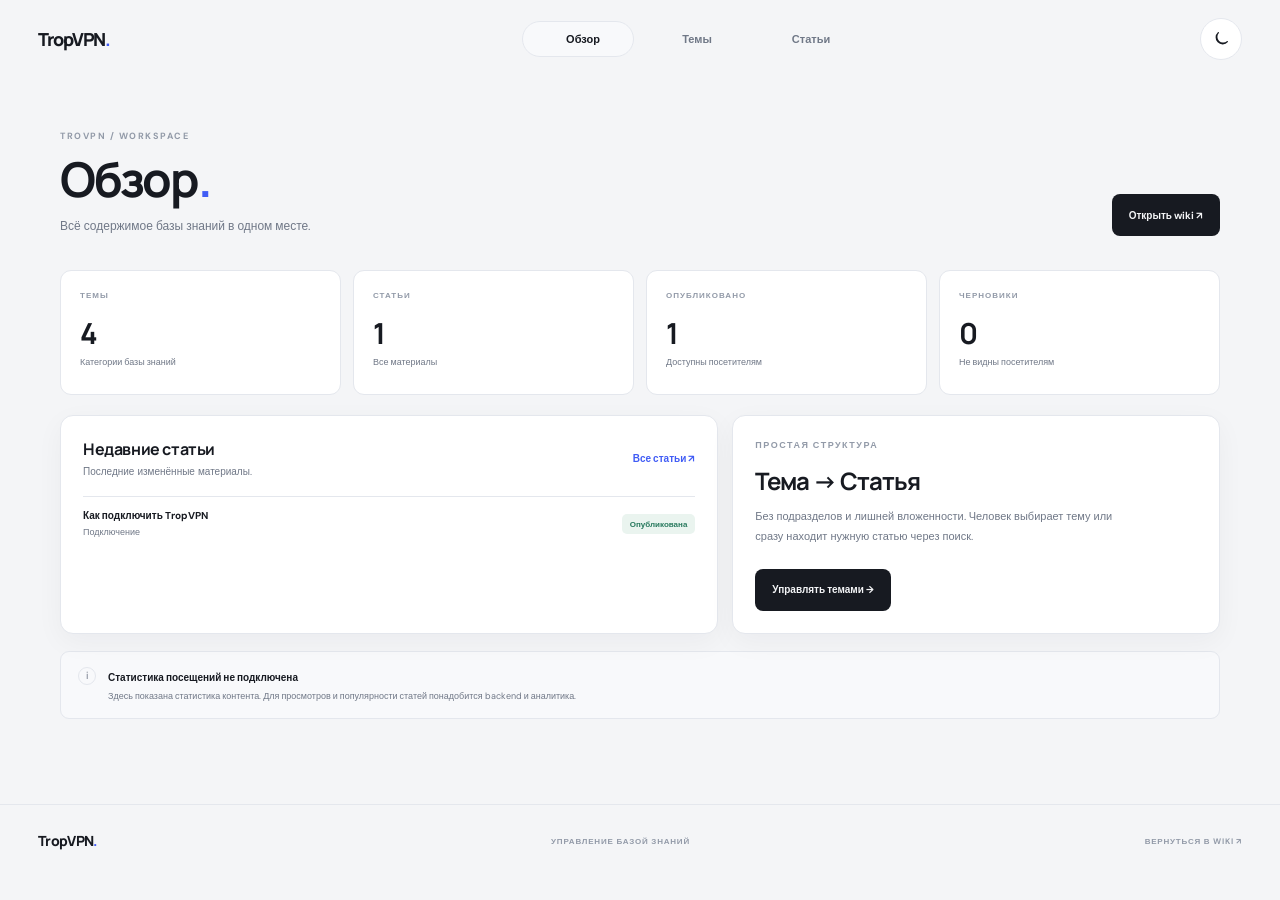
==== admin.html @ 5562787f "Add files via upload" ====
<!DOCTYPE html>
<html lang="ru" data-theme="light">
<head>
    <meta charset="UTF-8">
    <meta name="viewport" content="width=device-width, initial-scale=1.0">
    <meta name="theme-color" content="#f4f5f7">
    <title>TropVPN — Управление базой знаний</title>
    <link rel="preconnect" href="https://fonts.googleapis.com">
    <link rel="preconnect" href="https://fonts.gstatic.com" crossorigin>
    <link href="https://fonts.googleapis.com/css2?family=DM+Sans:wght@400;500;600;700&family=Manrope:wght@400;500;600;700;800&display=swap" rel="stylesheet">
    <link rel="stylesheet" href="css/style.css">
</head>
<body>
    <header class="header">
        <a href="index.html" class="brand">TropVPN<span>.</span></a>
        <nav class="navigation" id="navigation">
            <span class="nav-slider" id="navSlider"></span>
            <button class="nav-link active" data-admin-tab="overview">Обзор</button>
            <button class="nav-link" data-admin-tab="topics">Темы</button>
            <button class="nav-link" data-admin-tab="articles">Статьи</button>
        </nav>
        <button class="theme-button" id="themeToggle" aria-label="Сменить тему">
            <svg id="themeIcon" viewBox="0 0 24 24" fill="none"><path d="M20.5 15.5A8.5 8.5 0 0 1 8.5 3.5 8.5 8.5 0 1 0 20.5 15.5Z" stroke="currentColor" stroke-width="1.7" stroke-linejoin="round"/></svg>
        </button>
    </header>

    <main class="admin-main">
        <section class="admin-page active" id="overviewPage">
            <div class="page-heading">
                <div><div class="eyebrow">TROVPN / WORKSPACE</div><h1>Обзор<span class="accent-dot">.</span></h1><p>Всё содержимое базы знаний в одном месте.</p></div>
                <a class="button button-dark" href="index.html">Открыть wiki ↗</a>
            </div>
            <div class="stats-grid">
                <div class="stat-card"><span>ТЕМЫ</span><strong id="statTopics">0</strong><small>Категории базы знаний</small></div>
                <div class="stat-card"><span>СТАТЬИ</span><strong id="statArticles">0</strong><small>Все материалы</small></div>
                <div class="stat-card"><span>ОПУБЛИКОВАНО</span><strong id="statPublished">0</strong><small>Доступны посетителям</small></div>
                <div class="stat-card"><span>ЧЕРНОВИКИ</span><strong id="statDrafts">0</strong><small>Не видны посетителям</small></div>
            </div>
            <div class="dashboard-grid">
                <section class="panel">
                    <div class="panel-heading"><div><h2>Недавние статьи</h2><p>Последние изменённые материалы.</p></div><button class="text-button" data-open-tab="articles">Все статьи ↗</button></div>
                    <div id="recentArticles" class="recent-list"></div>
                </section>
                <section class="panel dashboard-tip">
                    <div class="eyebrow">ПРОСТАЯ СТРУКТУРА</div>
                    <h2>Тема → Статья</h2>
                    <p>Без подразделов и лишней вложенности. Человек выбирает тему или сразу находит нужную статью через поиск.</p>
                    <button class="button button-dark" data-open-tab="topics">Управлять темами →</button>
                </section>
            </div>
            <div class="analytics-note"><span class="note-icon">i</span><div><strong>Статистика посещений не подключена</strong><p>Здесь показана статистика контента. Для просмотров и популярности статей понадобится backend и аналитика.</p></div></div>
        </section>

        <section class="admin-page" id="topicsPage">
            <div class="page-heading">
                <div><div class="eyebrow">CONTENT / TOPICS</div><h1>Темы<span class="accent-dot">.</span></h1><p>Категории, по которым посетители находят ответы.</p></div>
                <button class="button button-dark" id="addTopic">＋ Добавить тему</button>
            </div>
            <div id="topicList" class="topic-admin-list"></div>
        </section>

        <section class="admin-page" id="articlesPage">
            <div class="page-heading">
                <div><div class="eyebrow">CONTENT / LIBRARY</div><h1>Статьи<span class="accent-dot">.</span></h1><p>Все инструкции, ответы и материалы.</p></div>
                <button class="button button-dark" id="addArticle">＋ Создать статью</button>
            </div>
            <div class="toolbar">
                <label class="search-field"><span>⌕</span><input id="articleSearch" type="search" placeholder="Найти статью..."></label>
                <span class="muted small" id="articleCount"></span>
            </div>
            <div id="articleList" class="article-list"></div>
        </section>

        <section class="admin-page" id="editorPage">
            <div class="editor-heading">
                <button class="back-link" id="backToArticles">← Назад к статьям</button>
                <div class="eyebrow">CONTENT / EDITOR</div>
                <h1 id="editorHeading">Новая статья<span class="accent-dot">.</span></h1>
                <p>Укажи тему и наполни статью содержанием.</p>
            </div>
            <form id="articleForm" class="editor-layout">
                <input type="hidden" id="articleId">
                <div class="editor-fields panel">
                    <label class="field"><span>Название статьи</span><input id="articleTitle" required maxlength="120" placeholder="Например, Как подключить TropVPN"></label>
                    <label class="field"><span>Краткое описание</span><textarea id="articleSummary" rows="2" maxlength="240" required placeholder="О чём эта статья?"></textarea></label>
                    <label class="field"><span>Тема</span><select id="articleTopic" required></select></label>
                    <label class="field"><span>Теги для поиска <small>(необязательно, через запятую)</small></span><input id="articleTags" placeholder="HAPP, iOS, Android, подключение"></label>
                    <label class="field"><span>Содержание</span><textarea id="articleContent" class="content-input" rows="18" required placeholder="Напиши содержание статьи.&#10;&#10;## Заголовок&#10;Текст абзаца.&#10;&#10;- Первый пункт&#10;- Второй пункт&#10;&#10;### Подзаголовок"></textarea><small>Поддерживаются ## заголовки, ### подзаголовки, списки с дефисом, **жирный текст**, код и цитаты через &gt;.</small></label>
                    <div class="editor-bottom">
                        <label class="status-select"><span>Публикация</span><select id="articleStatus"><option value="published">Опубликовать</option><option value="draft">Сохранить как черновик</option></select></label>
                        <div class="editor-buttons"><button type="button" class="button button-ghost" id="cancelEditor">Отмена</button><button type="submit" class="button button-dark">Сохранить статью ↗</button></div>
                    </div>
                </div>
                <aside class="preview-panel panel">
                    <div class="eyebrow">ПРЕДПРОСМОТР</div>
                    <div class="preview-path" id="previewPath">Тема статьи</div>
                    <h2 id="previewTitle">Название статьи</h2>
                    <p id="previewSummary">Краткое описание появится здесь.</p>
                    <div class="preview-rule"></div>
                    <div id="previewContent" class="preview-text">Содержание статьи появится здесь.</div>
                </aside>
            </form>
        </section>
    </main>

    <footer class="site-footer admin-footer">
        <a href="index.html" class="footer-brand">TropVPN<span>.</span></a><span>УПРАВЛЕНИЕ БАЗОЙ ЗНАНИЙ</span><a href="index.html">ВЕРНУТЬСЯ В WIKI ↗</a>
    </footer>

    <dialog id="topicDialog" class="modal">
        <form id="topicForm" method="dialog">
            <div class="modal-top"><div><div class="eyebrow">WIKI / TOPIC</div><h2 id="topicDialogTitle">Новая тема</h2></div><button type="button" class="modal-close" id="closeTopic" aria-label="Закрыть">×</button></div>
            <input type="hidden" id="topicId">
            <label class="field"><span>Название</span><input id="topicName" maxlength="70" required placeholder="Например, Подключение"></label>
            <label class="field"><span>Краткое описание</span><textarea id="topicDescription" rows="3" maxlength="180" placeholder="Что посетитель найдёт в этой теме?"></textarea></label>
            <div class="modal-actions"><button type="button" class="button button-ghost" id="cancelTopic">Отмена</button><button type="submit" class="button button-dark">Сохранить</button></div>
        </form>
    </dialog>
    <div class="toast" id="toast" role="status"></div>
    <script src="js/admin.js"></script>
</body>
</html>
---- css/style.css ----
:root {
    font-family: 'DM Sans', sans-serif;
    --bg: #f4f5f7;
    --surface: #ffffff;
    --surface-2: #f8f9fb;
    --text: #171a21;
    --muted: #707887;
    --subtle: #929aa8;
    --line: #e4e7ed;
    --accent: #405cf5;
    --accent-soft: #edf0ff;
    --success: #27795d;
    --danger: #c44e4e;
    --shadow: 0 8px 28px rgba(20, 29, 48, .045);
}
[data-theme="dark"] {
    color-scheme: dark;
    --bg: #12151b;
    --surface: #1b2029;
    --surface-2: #202631;
    --text: #f0f2f6;
    --muted: #a1a9b7;
    --subtle: #717b8b;
    --line: #303744;
    --accent: #91a2ff;
    --accent-soft: #282f4b;
    --success: #78c3a1;
    --danger: #e28b8b;
    --shadow: 0 8px 28px rgba(0, 0, 0, .16);
}
* { box-sizing: border-box; margin: 0; padding: 0; }
html { min-height: 100%; background: var(--bg); scroll-behavior: smooth; }
body { min-height: 100vh; background: var(--bg); color: var(--text); font-family: 'DM Sans', sans-serif; font-size: 14px; transition: background .2s, color .2s; }
a { color: inherit; text-decoration: none; }
button, input, textarea, select { font: inherit; }
button { color: inherit; cursor: pointer; }
[hidden] { display: none !important; }

/* HEADER */
.header {
    position: fixed; z-index: 100; top: 18px; left: 0; width: 100%;
    padding: 0 38px; display: grid; grid-template-columns: 1fr auto 1fr;
    align-items: center; pointer-events: none;
}
.brand, .navigation, .theme-button, .header-center { pointer-events: auto; }
.brand { justify-self: start; font-family: 'Manrope', sans-serif; font-size: 18px; font-weight: 800; letter-spacing: -1.1px; }
.brand span, .footer-brand span { color: var(--accent); }

/* ONE MORPHING HEADER PILL */
.header-center {
    position: relative; width: 278px; height: 48px; padding: 5px;
    display: flex; align-items: center; gap: 2px;
    border: 1px solid var(--line); border-radius: 999px;
    background: var(--surface); box-shadow: var(--shadow);
    transition: width .38s cubic-bezier(.2,.8,.2,1), background .2s, border-color .2s;
}
.navigation {
    position: relative; flex: 0 0 226px; width: 226px; height: 36px;
    display: flex; align-items: center; gap: 2px; padding: 0;
    border: 0; border-radius: 999px; background: transparent; box-shadow: none;
    transition: opacity .2s, transform .3s, flex-basis .3s;
}
.nav-link {
    position: relative; z-index: 2; flex: 0 0 112px; min-width: 112px; height: 36px; padding: 0 12px;
    display: flex; justify-content: center; align-items: center;
    border: 0; border-radius: 999px; background: transparent; color: var(--muted);
    font-size: 11px; font-weight: 700; white-space: nowrap; transition: color .2s;
}
.nav-link.active { color: var(--text); }
.nav-slider {
    position: absolute; z-index: 1; top: 0; left: 0; width: 112px; height: 36px;
    border: 1px solid var(--line); border-radius: 999px; background: var(--surface-2);
    transition: transform .34s cubic-bezier(.2,.8,.2,1), width .34s, background .2s;
}
.header-search-toggle {
    position: absolute; z-index: 3; top: 5px; left: calc(100% - 42px);
    width: 36px; height: 36px; display: grid; place-items: center;
    border: 0; border-radius: 50%; background: transparent;
    color: var(--muted); opacity: .55;
    transition: left .38s cubic-bezier(.2,.8,.2,1), opacity .2s, color .2s;
}
.header-search-toggle:hover, .header-search-toggle:focus-visible { color: var(--accent); opacity: 1; }
.header-search-toggle svg { width: 19px; height: 19px; }
.header-search {
    position: absolute; z-index: 2; top: 5px; left: 49px; right: 13px; height: 36px;
    display: flex; align-items: center; gap: 10px; padding: 0;
    border: 0; border-radius: 0; background: transparent; box-shadow: none;
    opacity: 0; visibility: hidden; pointer-events: none;
    transition: opacity .18s .08s, visibility .18s;
}
.header-search input {
    width: 100%; min-width: 0; height: 100%; border: 0; outline: 0;
    background: transparent; color: var(--text); font-size: 12px;
}
.header-search input::placeholder { color: var(--subtle); }
.header-search kbd {
    padding: 5px 7px; border: 1px solid var(--line); border-radius: 5px;
    color: var(--subtle); font-size: 8px; white-space: nowrap;
}
.header-search-close {
    width: 27px; height: 27px; flex: 0 0 auto; display: grid; place-items: center;
    border: 0; border-radius: 7px; background: var(--surface-2); color: var(--muted);
    font-size: 19px; line-height: 1;
}
.header-search-close:hover { color: var(--text); background: var(--line); }
.header-search-results {
    position: absolute; z-index: 130; top: calc(100% + 8px); left: 0; right: 0;
    max-height: min(65vh, 480px); overflow: auto;
    border: 1px solid var(--line); border-radius: 10px;
    background: var(--surface); box-shadow: 0 16px 40px rgba(20, 29, 48, .12);
    text-align: left;
}
.header-search-results:empty { display: none; }
.header-search-results .search-results-label { padding: 13px 15px 8px; }
.header-search-results .search-result { border-left: 0; border-right: 0; }
.header-search-results .search-result:first-of-type { border-top: 0; }
.header-search-results .search-result:last-child { border-bottom: 0; border-radius: 0 0 9px 9px; }
.header-center.search-open {
    width: min(560px, calc(100vw - 300px));
}
.header-center.search-open .navigation {
    opacity: 0; transform: translateX(-12px); pointer-events: none;
}
.header-center.search-open .header-search-toggle {
    left: 5px; opacity: 1; color: var(--text);
}
.header-center.search-open .header-search {
    opacity: 1; visibility: visible; pointer-events: auto;
}

.theme-button {
    justify-self: end; width: 42px; height: 42px; display: grid; place-items: center;
    border: 1px solid var(--line); border-radius: 50%; background: var(--surface);
    transition: transform .2s, background .2s;
}
.theme-button:hover { transform: rotate(15deg); }
.theme-button svg { width: 18px; height: 18px; }

/* SHARED */
.site-content { width: min(1120px, calc(100% - 64px)); min-height: calc(100vh - 120px); margin: 0 auto; padding: 130px 0 82px; }
.eyebrow { color: var(--subtle); font-size: 9px; font-weight: 700; letter-spacing: 1.5px; text-transform: uppercase; }
.accent-dot { color: var(--accent); }
.muted { color: var(--muted); }
.small { font-size: 10px; }
.page-heading { display: flex; justify-content: space-between; align-items: end; gap: 24px; margin-bottom: 34px; }
.page-heading h1, .editor-heading h1, .updates-page h1 {
    margin-top: 11px; font-family: 'Manrope', sans-serif; font-size: clamp(36px, 4vw, 48px);
    line-height: 1.1; letter-spacing: -2.2px; font-weight: 700;
}
.page-heading p, .editor-heading p, .updates-page > p { margin-top: 10px; color: var(--muted); font-size: 12px; line-height: 1.7; }
.button {
    min-height: 42px; padding: 0 16px; display: inline-flex; align-items: center; justify-content: center; gap: 10px;
    border: 1px solid transparent; border-radius: 8px; font-size: 10px; font-weight: 700;
    transition: transform .18s, opacity .18s, background .18s;
}
.button:hover { transform: translateY(-1px); }
.button-dark { background: var(--text); color: var(--bg); }
.button-dark:hover { opacity: .84; }
.button-ghost { border-color: var(--line); background: var(--surface); color: var(--text); }
.text-button { border: 0; background: transparent; color: var(--accent); font-size: 10px; font-weight: 700; }
.panel { border: 1px solid var(--line); border-radius: 13px; background: var(--surface); box-shadow: var(--shadow); }
.empty-state, .list-empty {
    padding: 28px; border: 1px dashed var(--line); border-radius: 10px;
    color: var(--muted); text-align: center; font-size: 12px;
}
.field { display: flex; flex-direction: column; gap: 8px; margin-bottom: 18px; }
.field > span { font-size: 10px; font-weight: 700; }
.field > span small { color: var(--muted); font-weight: 500; }
.field input, .field textarea, .field select {
    width: 100%; min-width: 0; padding: 12px 13px; border: 1px solid var(--line);
    border-radius: 8px; outline: none; background: var(--surface-2); color: var(--text);
    font-size: 11px; line-height: 1.7; transition: border .2s, background .2s;
}
.field input:focus, .field textarea:focus, .field select:focus { border-color: var(--accent); }
.field textarea { resize: vertical; }
.field small { color: var(--muted); font-size: 9px; line-height: 1.6; }

/* WIKI HOME */
.directory-intro { max-width: 790px; margin: 0 auto; padding: 26px 0 42px; text-align: center; }
.directory-intro h1 {
    margin-top: 19px; font-family: 'Manrope', sans-serif; font-size: clamp(42px, 6vw, 66px);
    font-weight: 800; letter-spacing: -3.6px; line-height: 1.08;
}
.directory-intro h1 span { color: var(--accent); }
.directory-intro > p { margin-top: 15px; color: var(--muted); font-size: 13px; }
.directory-search {
    width: min(650px, 100%); height: 62px; margin: 32px auto 0; padding: 0 17px;
    display: flex; align-items: center; gap: 13px; border: 1px solid var(--line);
    border-radius: 11px; background: var(--surface); box-shadow: 0 12px 36px rgba(20,29,48,.055);
}
.directory-search svg { width: 20px; height: 20px; flex: 0 0 auto; color: var(--muted); }
.directory-search input { flex: 1; min-width: 0; border: 0; outline: 0; background: transparent; color: var(--text); font-size: 12px; }
.directory-search input::placeholder { color: var(--subtle); }
.directory-search kbd { padding: 5px 7px; border: 1px solid var(--line); border-radius: 5px; color: var(--subtle); font-size: 9px; }
.search-results { width: min(650px, 100%); margin: 0 auto; text-align: left; }
.search-results-label { padding: 15px 2px 8px; color: var(--subtle); font-size: 9px; font-weight: 700; letter-spacing: 1px; }
.search-result {
    width: 100%; padding: 14px 16px; display: flex; flex-direction: column; gap: 4px;
    border: 1px solid var(--line); border-bottom: 0; background: var(--surface); text-align: left;
}
.search-result:nth-child(2) { border-radius: 9px 9px 0 0; }
.search-result:last-child { border-bottom: 1px solid var(--line); border-radius: 0 0 9px 9px; }
.search-result strong { font-size: 11px; }
.search-result small { color: var(--muted); font-size: 9px; }
.search-result:hover { background: var(--surface-2); }
.search-empty { padding: 18px; border: 1px solid var(--line); border-radius: 9px; background: var(--surface); color: var(--muted); font-size: 11px; }
.home-section { margin-top: 36px; }
.section-heading { margin-bottom: 16px; display: flex; align-items: center; justify-content: space-between; }
.section-heading h2 { font-family: 'Manrope', sans-serif; font-size: 17px; font-weight: 700; letter-spacing: -.5px; }
.section-heading > span { color: var(--subtle); font-size: 8px; font-weight: 700; letter-spacing: 1.1px; }
.popular-list { display: grid; grid-template-columns: repeat(3, 1fr); gap: 10px; }
.article-link {
    width: 100%; min-width: 0; padding: 19px; display: flex; align-items: center; gap: 16px;
    border: 1px solid var(--line); border-radius: 10px; background: var(--surface); text-align: left;
    transition: border .18s, transform .18s, background .18s;
}
.article-link:hover { border-color: var(--accent); transform: translateY(-2px); }
.article-link-copy { min-width: 0; flex: 1; display: flex; flex-direction: column; gap: 6px; }
.article-link-copy strong { font-size: 11px; font-weight: 700; line-height: 1.45; }
.article-link-copy small { color: var(--muted); font-size: 9px; line-height: 1.55; }
.article-arrow { color: var(--subtle); font-size: 16px; }
.topic-grid { display: grid; grid-template-columns: repeat(2, 1fr); gap: 12px; }
.topic-card {
    min-height: 176px; padding: 21px 22px; display: flex; flex-direction: column; align-items: stretch; gap: 9px;
    border: 1px solid var(--line); border-radius: 11px; background: var(--surface); text-align: left;
    transition: border .18s, transform .18s, background .18s;
}
.topic-card:hover { border-color: var(--accent); transform: translateY(-2px); }
.topic-card-top { display: flex; justify-content: space-between; align-items: center; margin-bottom: 3px; }
.topic-number { color: var(--subtle); font-size: 9px; font-weight: 700; letter-spacing: 1px; }
.topic-arrow { color: var(--accent); font-size: 17px; }
.topic-card > strong { font-family: 'Manrope', sans-serif; font-size: 17px; font-weight: 700; letter-spacing: -.4px; }
.topic-card > span:not(.topic-card-top) { max-width: 450px; color: var(--muted); font-size: 10px; line-height: 1.6; }
.topic-card > small { margin-top: auto; padding-top: 6px; color: var(--subtle); font-size: 9px; }

/* TOPIC + ARTICLE READING */
.breadcrumbs { margin-bottom: 31px; display: flex; align-items: center; flex-wrap: wrap; gap: 9px; color: var(--subtle); font-size: 10px; }
.breadcrumb-button { border: 0; background: none; color: var(--muted); font-size: inherit; }
.breadcrumb-button:hover { color: var(--accent); }
.breadcrumb-separator { color: var(--line); }
.breadcrumb-current { color: var(--text); }
.content-heading { margin-bottom: 27px; display: flex; align-items: end; justify-content: space-between; gap: 20px; }
.content-heading h1 { margin-top: 10px; font-family: 'Manrope', sans-serif; font-size: clamp(34px, 4vw, 46px); letter-spacing: -2px; }
.content-heading p { margin-top: 8px; color: var(--muted); font-size: 12px; }
.back-button, .back-link { padding: 9px 0; border: 0; background: none; color: var(--muted); font-size: 10px; font-weight: 700; white-space: nowrap; }
.back-button:hover, .back-link:hover { color: var(--accent); }
.article-link-list { display: flex; flex-direction: column; gap: 8px; }
.article-link-list .article-link { padding: 19px 21px; }
.reading-layout { display: grid; grid-template-columns: minmax(0, 1fr) 210px; align-items: start; gap: 65px; }
.reading-article { min-width: 0; max-width: 760px; }
.reading-article > .back-link { margin: -7px 0 24px; }
.article-meta { display: flex; align-items: center; gap: 9px; color: var(--subtle); font-size: 9px; }
.article-meta span:first-child { color: var(--accent); font-weight: 700; }
.reading-article h1 { margin-top: 15px; font-family: 'Manrope', sans-serif; font-size: clamp(34px, 4vw, 48px); line-height: 1.13; letter-spacing: -2px; }
.article-lead { margin-top: 14px; color: var(--muted); font-size: 14px; line-height: 1.7; }
.article-rule, .preview-rule { height: 1px; margin: 28px 0; background: var(--line); }
.article-body { color: var(--text); font-size: 13px; line-height: 1.9; }
.article-body p { margin: 0 0 15px; }
.article-body h2 { margin: 34px 0 13px; font-family: 'Manrope', sans-serif; font-size: 21px; line-height: 1.35; letter-spacing: -.6px; scroll-margin-top: 110px; }
.article-body h3 { margin: 25px 0 10px; font-family: 'Manrope', sans-serif; font-size: 16px; scroll-margin-top: 110px; }
.article-body ul { margin: 0 0 17px 18px; }
.article-body li { margin: 6px 0; padding-left: 4px; }
.article-body code { padding: 2px 5px; border-radius: 4px; background: var(--surface-2); font-size: 11px; }
.article-body a { color: var(--accent); text-decoration: underline; text-underline-offset: 3px; }
.article-quote { margin: 20px 0; padding: 13px 17px; border-left: 2px solid var(--accent); background: var(--surface-2); color: var(--muted); }
.article-toc { position: sticky; top: 105px; padding: 17px; border: 1px solid var(--line); border-radius: 10px; background: var(--surface); }
.toc-heading { margin-bottom: 13px; color: var(--subtle); font-size: 8px; font-weight: 700; letter-spacing: 1.2px; }
.article-toc nav { display: flex; flex-direction: column; gap: 10px; }
.toc-link { color: var(--muted); font-size: 9px; line-height: 1.5; }
.toc-link.active, .toc-link:hover { color: var(--accent); }
.article-bottom { margin-top: 42px; padding: 19px 0; border-top: 1px solid var(--line); display: flex; align-items: center; justify-content: space-between; color: var(--muted); font-size: 10px; }
.feedback-buttons { display: flex; gap: 6px; }
.feedback-button { padding: 7px 13px; border: 1px solid var(--line); border-radius: 6px; background: var(--surface); font-size: 9px; }
.feedback-button:hover { border-color: var(--accent); color: var(--accent); }
.updates-page { max-width: 800px; margin: 25px auto; }
.updates-page h1 { margin-top: 12px; }
.updates-page .empty-state { margin-top: 34px; }

/* FOOTER + TOAST */
.site-footer {
    min-height: 72px; padding: 18px 38px; border-top: 1px solid var(--line);
    display: flex; align-items: center; justify-content: space-between; gap: 18px;
    color: var(--subtle); font-size: 8px; font-weight: 700; letter-spacing: .8px;
}
.footer-brand { color: var(--text); font-family: 'Manrope', sans-serif; font-size: 14px; font-weight: 800; letter-spacing: -.7px; }
.site-footer a:not(.footer-brand) { transition: color .2s; }
.site-footer a:hover { color: var(--accent); }
.toast {
    position: fixed; z-index: 300; left: 50%; bottom: 24px; padding: 12px 18px;
    border: 1px solid var(--line); border-radius: 8px; background: var(--text); color: var(--bg);
    font-size: 11px; opacity: 0; pointer-events: none; transform: translate(-50%, 10px);
    transition: opacity .2s, transform .2s;
}
.toast.visible { opacity: 1; transform: translate(-50%, 0); }

/* ADMIN */
.admin-main { width: min(1160px, calc(100% - 64px)); min-height: calc(100vh - 140px); margin: 0 auto; padding: 130px 0 85px; }
.admin-page { display: none; }
.admin-page.active { display: block; animation: appear .22s ease both; }
@keyframes appear { from { opacity: 0; transform: translateY(5px); } to { opacity: 1; transform: translateY(0); } }
.stats-grid { margin-bottom: 20px; display: grid; grid-template-columns: repeat(4, 1fr); gap: 12px; }
.stat-card { min-height: 125px; padding: 19px; border: 1px solid var(--line); border-radius: 11px; background: var(--surface); }
.stat-card > span { display: block; color: var(--subtle); font-size: 8px; font-weight: 700; letter-spacing: 1px; }
.stat-card strong { display: block; margin-top: 13px; font-family: 'Manrope', sans-serif; font-size: 29px; letter-spacing: -1px; }
.stat-card small { display: block; margin-top: 3px; color: var(--muted); font-size: 9px; }
.dashboard-grid { display: grid; grid-template-columns: 1.35fr 1fr; gap: 14px; }
.dashboard-grid > .panel { padding: 22px; }
.panel-heading { margin-bottom: 18px; display: flex; align-items: center; justify-content: space-between; gap: 15px; }
.panel-heading h2, .dashboard-tip h2 { font-family: 'Manrope', sans-serif; font-size: 16px; letter-spacing: -.4px; }
.panel-heading p { margin-top: 5px; color: var(--muted); font-size: 10px; }
.recent-list { display: flex; flex-direction: column; }
.recent-row { padding: 12px 0; border-top: 1px solid var(--line); display: flex; align-items: center; justify-content: space-between; gap: 15px; }
.recent-row > div { min-width: 0; display: flex; flex-direction: column; gap: 4px; }
.recent-row strong { overflow: hidden; font-size: 10px; text-overflow: ellipsis; white-space: nowrap; }
.recent-row small { color: var(--muted); font-size: 9px; }
.status-badge { padding: 5px 8px; border-radius: 5px; background: #eaf4ef; color: #27795d; font-size: 8px; font-weight: 700; white-space: nowrap; }
.status-badge.draft { background: var(--surface-2); color: var(--muted); }
.dashboard-tip { display: flex; flex-direction: column; align-items: flex-start; }
.dashboard-tip .eyebrow { margin: 1px 0 13px; }
.dashboard-tip h2 { font-size: 24px; letter-spacing: -1px; }
.dashboard-tip p { max-width: 360px; margin: 10px 0 22px; color: var(--muted); font-size: 11px; line-height: 1.8; }
.dashboard-tip .button { margin-top: auto; }
.analytics-note { margin-top: 17px; padding: 15px 17px; display: flex; align-items: flex-start; gap: 12px; border: 1px solid var(--line); border-radius: 9px; background: var(--surface-2); }
.note-icon { width: 18px; height: 18px; flex: 0 0 auto; display: grid; place-items: center; border: 1px solid var(--line); border-radius: 50%; color: var(--muted); font-size: 10px; }
.analytics-note strong { font-size: 10px; }
.analytics-note p { margin-top: 4px; color: var(--muted); font-size: 9px; line-height: 1.6; }

/* TOPIC MANAGEMENT */
.topic-admin-list { display: flex; flex-direction: column; gap: 9px; }
.topic-admin-card { min-height: 100px; padding: 18px 20px; display: flex; align-items: center; gap: 18px; border: 1px solid var(--line); border-radius: 10px; background: var(--surface); }
.topic-admin-number { color: var(--subtle); font-size: 10px; font-weight: 700; }
.topic-admin-copy { flex: 1; min-width: 0; }
.topic-admin-copy h3 { font-family: 'Manrope', sans-serif; font-size: 14px; }
.topic-admin-copy p { margin-top: 4px; color: var(--muted); font-size: 10px; }
.topic-admin-copy small { display: inline-block; margin-top: 8px; color: var(--subtle); font-size: 9px; }
.topic-admin-actions, .article-admin-actions { display: flex; gap: 6px; }
.icon-button { width: 32px; height: 32px; border: 1px solid var(--line); border-radius: 7px; background: var(--surface); color: var(--muted); font-size: 14px; }
.icon-button:hover { border-color: var(--accent); color: var(--accent); }
.icon-button.danger:hover { border-color: var(--danger); color: var(--danger); }

/* ARTICLE MANAGEMENT + EDITOR */
.toolbar { margin-bottom: 13px; display: flex; align-items: center; gap: 15px; }
.search-field { width: min(420px, 100%); height: 42px; padding: 0 12px; display: flex; align-items: center; gap: 9px; border: 1px solid var(--line); border-radius: 8px; background: var(--surface); }
.search-field span { color: var(--muted); font-size: 18px; }
.search-field input { width: 100%; border: 0; outline: 0; background: transparent; color: var(--text); font-size: 10px; }
.article-list { display: flex; flex-direction: column; gap: 7px; }
.article-admin-row { padding: 14px 16px; display: flex; align-items: center; gap: 17px; border: 1px solid var(--line); border-radius: 9px; background: var(--surface); }
.article-admin-info { flex: 1; min-width: 0; display: flex; flex-direction: column; gap: 4px; }
.article-admin-info strong { overflow: hidden; font-size: 10px; text-overflow: ellipsis; white-space: nowrap; }
.article-admin-info small { color: var(--muted); font-size: 9px; }
.editor-heading { max-width: 820px; margin: 0 auto 25px; }
.editor-heading .back-link { display: block; margin-bottom: 22px; }
.editor-heading h1 { font-size: 38px; }
.editor-layout { display: grid; grid-template-columns: minmax(0, 1.35fr) minmax(260px, .8fr); align-items: start; gap: 15px; }
.editor-fields { padding: 22px; }
.content-input { min-height: 320px; font-family: 'DM Sans', sans-serif; }
.editor-bottom { padding-top: 15px; border-top: 1px solid var(--line); display: flex; align-items: end; justify-content: space-between; gap: 15px; }
.status-select { display: flex; flex-direction: column; gap: 7px; }
.status-select span { font-size: 9px; font-weight: 700; }
.status-select select { min-width: 170px; height: 39px; padding: 0 10px; border: 1px solid var(--line); border-radius: 7px; background: var(--surface-2); color: var(--text); font-size: 10px; }
.editor-buttons { display: flex; gap: 7px; }
.preview-panel { position: sticky; top: 100px; padding: 21px; }
.preview-path { margin-top: 17px; color: var(--accent); font-size: 9px; font-weight: 700; }
.preview-panel h2 { margin-top: 10px; font-family: 'Manrope', sans-serif; font-size: 19px; line-height: 1.3; }
.preview-panel > p { margin-top: 8px; color: var(--muted); font-size: 10px; line-height: 1.6; }
.preview-rule { margin: 17px 0; }
.preview-text { max-height: 330px; overflow: hidden; color: var(--muted); font-size: 10px; line-height: 1.8; white-space: pre-wrap; }

/* MODAL */
.modal { width: min(450px, calc(100% - 32px)); margin: auto; padding: 23px; border: 1px solid var(--line); border-radius: 13px; background: var(--surface); color: var(--text); box-shadow: 0 25px 90px rgba(0,0,0,.18); }
.modal::backdrop { background: rgba(12, 16, 25, .48); backdrop-filter: blur(3px); }
.modal-top { margin-bottom: 22px; display: flex; justify-content: space-between; align-items: start; }
.modal-top h2 { margin-top: 7px; font-family: 'Manrope', sans-serif; font-size: 21px; letter-spacing: -.6px; }
.modal-close { width: 30px; height: 30px; border: 1px solid var(--line); border-radius: 7px; background: var(--surface-2); color: var(--muted); font-size: 19px; }
.modal-actions { margin-top: 22px; display: flex; justify-content: flex-end; gap: 8px; }

/* RESPONSIVE */
@media (max-width: 850px) {
    .header { padding: 0 22px; }
    .header-center.search-open { width: min(560px, calc(100vw - 220px)); }
    .site-content, .admin-main { width: min(100% - 40px, 700px); }
    .popular-list { grid-template-columns: 1fr; }
    .reading-layout { grid-template-columns: 1fr; gap: 28px; }
    .article-toc { position: static; grid-row: 1; }
    .stats-grid { grid-template-columns: repeat(2, 1fr); }
    .dashboard-grid { grid-template-columns: 1fr; }
    .editor-layout { grid-template-columns: 1fr; }
    .preview-panel { position: static; }
}
@media (max-width: 580px) {
    .header {
        top: 12px; padding: 0 14px;
        grid-template-columns: 1fr auto;
        gap: 8px;
    }
    .brand { font-size: 15px; }
    .theme-button { width: 36px; height: 36px; }

    /* Bottom navigation capsule */
    .header-center {
        position: fixed; z-index: 150;
        top: auto; bottom: calc(12px + env(safe-area-inset-bottom));
        left: 50%; transform: translateX(-50%);
        justify-self: auto; width: min(420px, calc(100vw - 28px)); max-width: none; min-width: 0;
        height: 60px; padding: 5px; gap: 0;
        box-shadow: 0 8px 28px rgba(0, 0, 0, .16);
    }
    .navigation {
        flex: 1 1 auto; width: 100%; min-width: 0; height: 48px;
        padding-right: 50px; gap: 0;
    }
    .nav-link {
        flex: 1 1 0; min-width: 0; width: 50%;
        height: 48px; padding: 0 4px; font-size: clamp(9px, 2.5vw, 11px);
        white-space: nowrap;
    }
    .nav-slider { top: 0; left: 0; height: 48px; max-width: 100%; }
    .header-search-toggle {
        top: 6px; right: 5px; left: auto;
        width: 46px; height: 46px;
    }
    .header-center.search-open {
        position: fixed; top: auto;
        bottom: calc(12px + env(safe-area-inset-bottom));
        left: 50%; transform: translateX(-50%);
        width: min(420px, calc(100vw - 28px)); max-width: none; min-width: 0;
        height: 60px; padding: 5px;
    }
    .header-center.search-open .navigation {
        flex-basis: auto; width: 100%; padding-right: 50px;
        opacity: 0; transform: translateX(-6px);
    }
    .header-center.search-open .header-search-toggle {
        top: 6px; right: auto; left: 5px; opacity: 1;
        width: 46px; height: 46px;
    }
    .header-search {
        top: 6px; left: 57px; right: 45px; height: 46px;
        gap: 6px;
    }
    .header-center.search-open .header-search {
        top: 6px; left: 57px; right: 45px; height: 46px;
    }
    .header-search input { font-size: 12px; }
    .header-search-close { width: 32px; height: 32px; }
    .header-search-results {
        top: auto; bottom: calc(100% + 9px);
        max-height: min(55vh, 420px);
    }
    .site-content, .admin-main { width: calc(100% - 30px); padding-top: 105px; }
    .site-content { padding-bottom: calc(110px + env(safe-area-inset-bottom)); }
    .directory-intro { padding-top: 20px; }
    .directory-intro h1 { font-size: 42px; letter-spacing: -2.4px; }
    .directory-search { height: 55px; gap: 8px; padding: 0 11px; }
    .directory-search input { font-size: 10px; }
    .directory-search kbd { display: none; }
    .topic-grid { grid-template-columns: 1fr; }
    .topic-card { min-height: 150px; }
    .content-heading, .page-heading { align-items: flex-start; flex-direction: column; }
    .content-heading { gap: 10px; }
    .page-heading { margin-bottom: 25px; }
    .stats-grid { gap: 8px; }
    .stat-card { min-height: 108px; padding: 13px; }
    .stat-card strong { font-size: 25px; }
    .article-admin-row { gap: 8px; flex-wrap: wrap; }
    .article-admin-info { flex-basis: calc(100% - 110px); }
    .article-admin-actions { margin-left: auto; }
    .editor-fields { padding: 15px; }
    .editor-bottom { align-items: stretch; flex-direction: column; }
    .editor-buttons { justify-content: flex-end; }
    .site-footer { padding: 18px 15px; flex-wrap: wrap; font-size: 7px; }
    .site-footer > span { display: none; }
    .dashboard-grid > .panel { padding: 16px; }
    .topic-admin-card { padding: 14px; gap: 10px; }
}
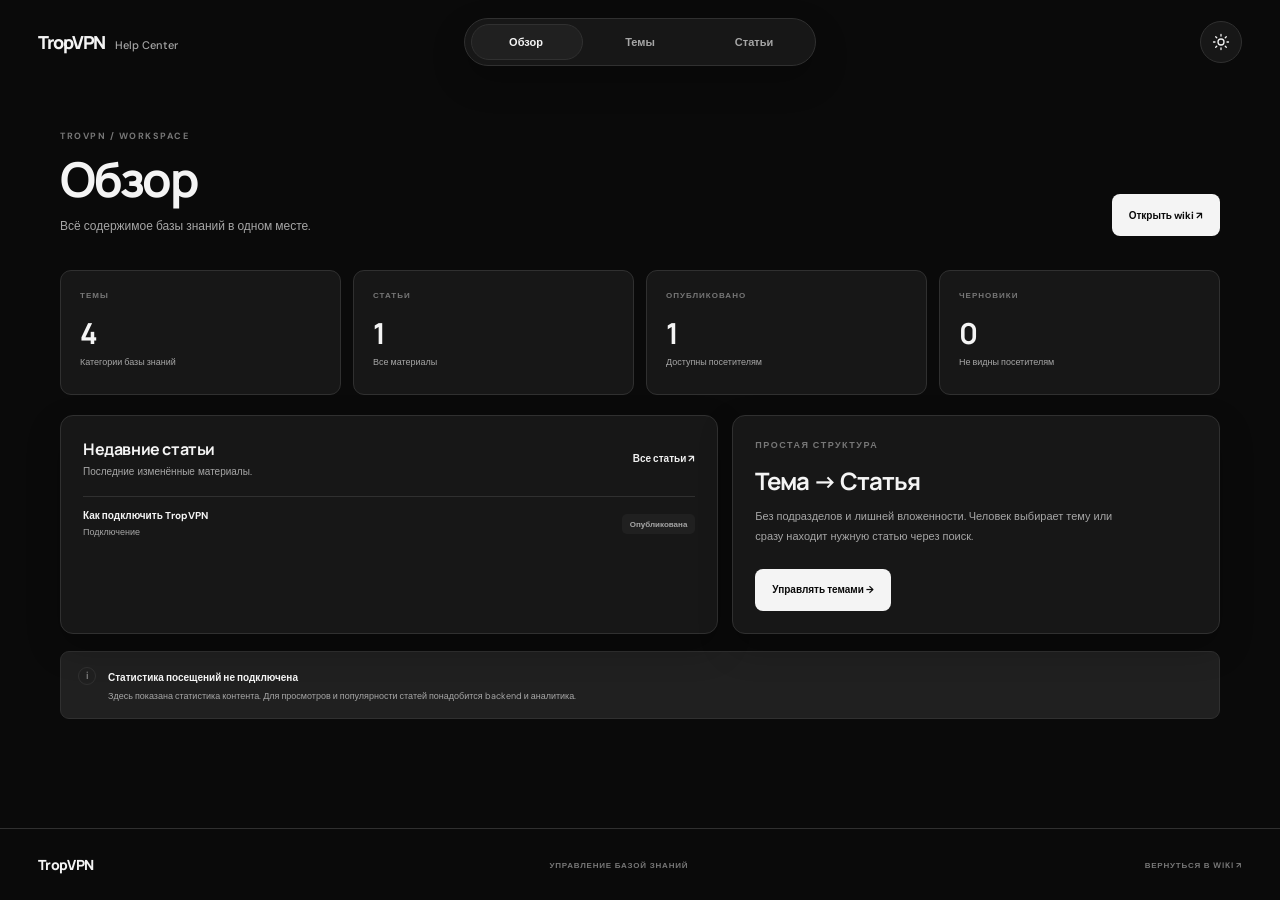
==== commit a39137d3: "Add files via upload" ====
--- a/admin.html
+++ b/admin.html
@@ -1,10 +1,18 @@
 <!DOCTYPE html>
-<html lang="ru" data-theme="light">
+<html lang="ru" data-theme="dark">
 <head>
     <meta charset="UTF-8">
     <meta name="viewport" content="width=device-width, initial-scale=1.0">
-    <meta name="theme-color" content="#f4f5f7">
+    <meta name="theme-color" content="#0a0a0a">
     <title>TropVPN — Управление базой знаний</title>
+    <script>
+        (function () {
+            const theme = localStorage.getItem('trop-theme') || 'dark';
+            document.documentElement.dataset.theme = theme;
+            document.documentElement.style.colorScheme = theme;
+            document.querySelector('meta[name="theme-color"]')?.setAttribute('content', theme === 'dark' ? '#0a0a0a' : '#f4f4f4');
+        })();
+    </script>
     <link rel="preconnect" href="https://fonts.googleapis.com">
     <link rel="preconnect" href="https://fonts.gstatic.com" crossorigin>
     <link href="https://fonts.googleapis.com/css2?family=DM+Sans:wght@400;500;600;700&family=Manrope:wght@400;500;600;700;800&display=swap" rel="stylesheet">
@@ -12,7 +20,7 @@
 </head>
 <body>
     <header class="header">
-        <a href="index.html" class="brand">TropVPN<span>.</span></a>
+        <a href="index.html" class="brand">TropVPN<span class="brand-note">Help Center</span></a>
         <nav class="navigation" id="navigation">
             <span class="nav-slider" id="navSlider"></span>
             <button class="nav-link active" data-admin-tab="overview">Обзор</button>
@@ -20,14 +28,14 @@
             <button class="nav-link" data-admin-tab="articles">Статьи</button>
         </nav>
         <button class="theme-button" id="themeToggle" aria-label="Сменить тему">
-            <svg id="themeIcon" viewBox="0 0 24 24" fill="none"><path d="M20.5 15.5A8.5 8.5 0 0 1 8.5 3.5 8.5 8.5 0 1 0 20.5 15.5Z" stroke="currentColor" stroke-width="1.7" stroke-linejoin="round"/></svg>
+            <svg id="themeIcon" viewBox="0 0 24 24" fill="none"><circle cx="12" cy="12" r="4" stroke="currentColor" stroke-width="1.7"/><path d="M12 2V4M12 20V22M4.93 4.93L6.34 6.34M17.66 17.66L19.07 19.07M2 12H4M20 12H22M4.93 19.07L6.34 17.66M17.66 6.34L19.07 4.93" stroke="currentColor" stroke-width="1.7" stroke-linecap="round"/></svg>
         </button>
     </header>
 
     <main class="admin-main">
         <section class="admin-page active" id="overviewPage">
             <div class="page-heading">
-                <div><div class="eyebrow">TROVPN / WORKSPACE</div><h1>Обзор<span class="accent-dot">.</span></h1><p>Всё содержимое базы знаний в одном месте.</p></div>
+                <div><div class="eyebrow">TROVPN / WORKSPACE</div><h1>Обзор</h1><p>Всё содержимое базы знаний в одном месте.</p></div>
                 <a class="button button-dark" href="index.html">Открыть wiki ↗</a>
             </div>
             <div class="stats-grid">
@@ -53,7 +61,7 @@
 
         <section class="admin-page" id="topicsPage">
             <div class="page-heading">
-                <div><div class="eyebrow">CONTENT / TOPICS</div><h1>Темы<span class="accent-dot">.</span></h1><p>Категории, по которым посетители находят ответы.</p></div>
+                <div><div class="eyebrow">CONTENT / TOPICS</div><h1>Темы</h1><p>Категории, по которым посетители находят ответы.</p></div>
                 <button class="button button-dark" id="addTopic">＋ Добавить тему</button>
             </div>
             <div id="topicList" class="topic-admin-list"></div>
@@ -61,7 +69,7 @@
 
         <section class="admin-page" id="articlesPage">
             <div class="page-heading">
-                <div><div class="eyebrow">CONTENT / LIBRARY</div><h1>Статьи<span class="accent-dot">.</span></h1><p>Все инструкции, ответы и материалы.</p></div>
+                <div><div class="eyebrow">CONTENT / LIBRARY</div><h1>Статьи</h1><p>Все инструкции, ответы и материалы.</p></div>
                 <button class="button button-dark" id="addArticle">＋ Создать статью</button>
             </div>
             <div class="toolbar">
@@ -75,7 +83,7 @@
             <div class="editor-heading">
                 <button class="back-link" id="backToArticles">← Назад к статьям</button>
                 <div class="eyebrow">CONTENT / EDITOR</div>
-                <h1 id="editorHeading">Новая статья<span class="accent-dot">.</span></h1>
+                <h1 id="editorHeading">Новая статья</h1>
                 <p>Укажи тему и наполни статью содержанием.</p>
             </div>
             <form id="articleForm" class="editor-layout">
@@ -104,15 +112,64 @@
     </main>
 
     <footer class="site-footer admin-footer">
-        <a href="index.html" class="footer-brand">TropVPN<span>.</span></a><span>УПРАВЛЕНИЕ БАЗОЙ ЗНАНИЙ</span><a href="index.html">ВЕРНУТЬСЯ В WIKI ↗</a>
+        <a href="index.html" class="footer-brand">TropVPN</a><span>УПРАВЛЕНИЕ БАЗОЙ ЗНАНИЙ</span><a href="index.html">ВЕРНУТЬСЯ В WIKI ↗</a>
     </footer>
 
     <dialog id="topicDialog" class="modal">
         <form id="topicForm" method="dialog">
             <div class="modal-top"><div><div class="eyebrow">WIKI / TOPIC</div><h2 id="topicDialogTitle">Новая тема</h2></div><button type="button" class="modal-close" id="closeTopic" aria-label="Закрыть">×</button></div>
             <input type="hidden" id="topicId">
-            <label class="field"><span>Название</span><input id="topicName" maxlength="70" required placeholder="Например, Подключение"></label>
-            <label class="field"><span>Краткое описание</span><textarea id="topicDescription" rows="3" maxlength="180" placeholder="Что посетитель найдёт в этой теме?"></textarea></label>
+            <div class="topic-editor-layout">
+                <div class="topic-editor-fields">
+                    <label class="field"><span>Название темы</span><input id="topicName" maxlength="70" required placeholder="Например, Подключение"></label>
+                    <label class="field"><span>Описание</span><textarea id="topicDescription" rows="3" maxlength="180" placeholder="Что посетитель найдёт в этой теме?"></textarea></label>
+                    <div class="topic-image-field">
+                        <span class="topic-image-label">Изображение карточки</span>
+                        <div class="topic-image-controls">
+                            <label class="button button-ghost topic-image-pick" for="topicImageInput">Выбрать изображение</label>
+                            <input id="topicImageInput" type="file" accept="image/png,image/jpeg,image/webp">
+                            <span>PNG, JPG или WebP · до 5 МБ</span>
+                        </div>
+                        <div class="topic-image-preview" id="topicImagePreview" hidden>
+                            <img id="topicImagePreviewImg" alt="Выбранное изображение">
+                            <button type="button" class="text-button" id="removeTopicImage">Убрать изображение</button>
+                        </div>
+                    </div>
+                    <div class="topic-image-settings" id="topicImageSettings" hidden>
+                        <div class="topic-settings-heading">Состояние изображения</div>
+                        <div class="topic-frame-tabs" role="group" aria-label="Кадр изображения">
+                            <button type="button" class="topic-frame-tab active" data-image-frame="base" aria-pressed="true">Обычно</button>
+                            <button type="button" class="topic-frame-tab" data-image-frame="hover" aria-pressed="false">При наведении</button>
+                        </div>
+                        <p class="topic-frame-hint" id="topicFrameHint">Начальное положение изображения.</p>
+                        <label class="topic-range">
+                            <span>По горизонтали <output id="topicImageXValue">0 px</output></span>
+                            <input id="topicImageX" type="range" min="-450" max="450" step="1" value="0">
+                        </label>
+                        <label class="topic-range">
+                            <span>По вертикали <output id="topicImageYValue">0 px</output></span>
+                            <input id="topicImageY" type="range" min="-450" max="450" step="1" value="0">
+                        </label>
+                        <label class="topic-range">
+                            <span>Размер <output id="topicImageSizeValue">60%</output></span>
+                            <input id="topicImageSize" type="range" min="10" max="160" step="1" value="60">
+                        </label>
+                        <label class="topic-range">
+                            <span>Поворот <output id="topicImageRotationValue">0°</output></span>
+                            <input id="topicImageRotation" type="range" min="-180" max="180" step="1" value="0">
+                        </label>
+                        <button type="button" class="text-button topic-reset-image" id="resetTopicImage">Сбросить этот кадр</button>
+                    </div>
+                </div>
+                <aside class="topic-preview-column">
+                    <div class="topic-preview-heading">ПРЕДПРОСМОТР КАРТОЧКИ</div>
+                    <div class="topic-card topic-card-preview" id="topicLivePreview">
+                        <span class="topic-card-copy"><strong id="topicPreviewTitle">Название темы</strong><span id="topicPreviewDescription">Описание темы появится здесь.</span></span>
+                        <span class="topic-card-meta">0 статей</span>
+                    </div>
+                    <p class="topic-preview-note">Выбери кадр выше. Перетаскивай изображение мышью, а размер, положение и угол настраивай ползунками.</p>
+                </aside>
+            </div>
             <div class="modal-actions"><button type="button" class="button button-ghost" id="cancelTopic">Отмена</button><button type="submit" class="button button-dark">Сохранить</button></div>
         </form>
     </dialog>
--- a/css/style.css
+++ b/css/style.css
@@ -1,36 +1,43 @@
 :root {
     font-family: 'DM Sans', sans-serif;
-    --bg: #f4f5f7;
+    --bg: #f4f4f4;
     --surface: #ffffff;
-    --surface-2: #f8f9fb;
-    --text: #171a21;
-    --muted: #707887;
-    --subtle: #929aa8;
-    --line: #e4e7ed;
-    --accent: #405cf5;
-    --accent-soft: #edf0ff;
-    --success: #27795d;
-    --danger: #c44e4e;
-    --shadow: 0 8px 28px rgba(20, 29, 48, .045);
+    --surface-2: #ededed;
+    --text: #171717;
+    --muted: #696969;
+    --subtle: #969696;
+    --line: #dedede;
+    --accent: #242424;
+    --accent-soft: #e8e8e8;
+    --success: #4c4c4c;
+    --danger: #777777;
+    --shadow: 0 12px 30px rgba(0, 0, 0, .055);
+    --pattern: rgba(0, 0, 0, .09);
 }
 [data-theme="dark"] {
     color-scheme: dark;
-    --bg: #12151b;
-    --surface: #1b2029;
-    --surface-2: #202631;
-    --text: #f0f2f6;
-    --muted: #a1a9b7;
-    --subtle: #717b8b;
-    --line: #303744;
-    --accent: #91a2ff;
-    --accent-soft: #282f4b;
-    --success: #78c3a1;
-    --danger: #e28b8b;
-    --shadow: 0 8px 28px rgba(0, 0, 0, .16);
+    --bg: #0a0a0a;
+    --surface: #171717;
+    --surface-2: #202020;
+    --text: #f4f4f4;
+    --muted: #a6a6a6;
+    --subtle: #777777;
+    --line: #303030;
+    --accent: #f0f0f0;
+    --accent-soft: #292929;
+    --success: #c4c4c4;
+    --danger: #a0a0a0;
+    --shadow: 0 14px 34px rgba(0, 0, 0, .24);
+    --pattern: rgba(255, 255, 255, .09);
 }
 * { box-sizing: border-box; margin: 0; padding: 0; }
 html { min-height: 100%; background: var(--bg); scroll-behavior: smooth; }
-body { min-height: 100vh; background: var(--bg); color: var(--text); font-family: 'DM Sans', sans-serif; font-size: 14px; transition: background .2s, color .2s; }
+body {
+    min-height: 100vh; min-height: 100svh;
+    display: flex; flex-direction: column;
+    background: var(--bg); color: var(--text);
+    font-family: 'DM Sans', sans-serif; font-size: 14px;
+}
 a { color: inherit; text-decoration: none; }
 button, input, textarea, select { font: inherit; }
 button { color: inherit; cursor: pointer; }
@@ -42,104 +49,62 @@
     padding: 0 38px; display: grid; grid-template-columns: 1fr auto 1fr;
     align-items: center; pointer-events: none;
 }
-.brand, .navigation, .theme-button, .header-center { pointer-events: auto; }
-.brand { justify-self: start; font-family: 'Manrope', sans-serif; font-size: 18px; font-weight: 800; letter-spacing: -1.1px; }
-.brand span, .footer-brand span { color: var(--accent); }
-
-/* ONE MORPHING HEADER PILL */
-.header-center {
-    position: relative; width: 278px; height: 48px; padding: 5px;
-    display: flex; align-items: center; gap: 2px;
-    border: 1px solid var(--line); border-radius: 999px;
+.brand, .navigation, .theme-button { pointer-events: auto; }
+.brand {
+    justify-self: start; display: inline-flex; align-items: baseline; gap: 10px;
+    font-family: 'Manrope', sans-serif; font-size: 18px; font-weight: 800; letter-spacing: -1.1px;
+}
+.brand-note {
+    color: var(--muted); font-family: 'DM Sans', sans-serif;
+    font-size: 11px; font-weight: 500; letter-spacing: 0;
+}
+.navigation {
+    position: relative; display: flex; align-items: center; gap: 2px;
+    padding: 5px; border: 1px solid var(--line); border-radius: 999px;
     background: var(--surface); box-shadow: var(--shadow);
-    transition: width .38s cubic-bezier(.2,.8,.2,1), background .2s, border-color .2s;
-}
-.navigation {
-    position: relative; flex: 0 0 226px; width: 226px; height: 36px;
-    display: flex; align-items: center; gap: 2px; padding: 0;
-    border: 0; border-radius: 999px; background: transparent; box-shadow: none;
-    transition: opacity .2s, transform .3s, flex-basis .3s;
 }
 .nav-link {
-    position: relative; z-index: 2; flex: 0 0 112px; min-width: 112px; height: 36px; padding: 0 12px;
+    position: relative; z-index: 2; min-width: 112px; height: 36px; padding: 0 17px;
     display: flex; justify-content: center; align-items: center;
     border: 0; border-radius: 999px; background: transparent; color: var(--muted);
-    font-size: 11px; font-weight: 700; white-space: nowrap; transition: color .2s;
+    font-size: 11px; font-weight: 600; white-space: nowrap;
 }
 .nav-link.active { color: var(--text); }
 .nav-slider {
-    position: absolute; z-index: 1; top: 0; left: 0; width: 112px; height: 36px;
+    position: absolute; z-index: 1; top: 5px; left: 5px; width: 112px; height: 36px;
     border: 1px solid var(--line); border-radius: 999px; background: var(--surface-2);
-    transition: transform .34s cubic-bezier(.2,.8,.2,1), width .34s, background .2s;
-}
-.header-search-toggle {
-    position: absolute; z-index: 3; top: 5px; left: calc(100% - 42px);
-    width: 36px; height: 36px; display: grid; place-items: center;
-    border: 0; border-radius: 50%; background: transparent;
-    color: var(--muted); opacity: .55;
-    transition: left .38s cubic-bezier(.2,.8,.2,1), opacity .2s, color .2s;
-}
-.header-search-toggle:hover, .header-search-toggle:focus-visible { color: var(--accent); opacity: 1; }
-.header-search-toggle svg { width: 19px; height: 19px; }
-.header-search {
-    position: absolute; z-index: 2; top: 5px; left: 49px; right: 13px; height: 36px;
-    display: flex; align-items: center; gap: 10px; padding: 0;
-    border: 0; border-radius: 0; background: transparent; box-shadow: none;
-    opacity: 0; visibility: hidden; pointer-events: none;
-    transition: opacity .18s .08s, visibility .18s;
-}
-.header-search input {
-    width: 100%; min-width: 0; height: 100%; border: 0; outline: 0;
-    background: transparent; color: var(--text); font-size: 12px;
-}
-.header-search input::placeholder { color: var(--subtle); }
-.header-search kbd {
-    padding: 5px 7px; border: 1px solid var(--line); border-radius: 5px;
-    color: var(--subtle); font-size: 8px; white-space: nowrap;
-}
-.header-search-close {
-    width: 27px; height: 27px; flex: 0 0 auto; display: grid; place-items: center;
-    border: 0; border-radius: 7px; background: var(--surface-2); color: var(--muted);
-    font-size: 19px; line-height: 1;
-}
-.header-search-close:hover { color: var(--text); background: var(--line); }
-.header-search-results {
-    position: absolute; z-index: 130; top: calc(100% + 8px); left: 0; right: 0;
-    max-height: min(65vh, 480px); overflow: auto;
-    border: 1px solid var(--line); border-radius: 10px;
-    background: var(--surface); box-shadow: 0 16px 40px rgba(20, 29, 48, .12);
-    text-align: left;
-}
-.header-search-results:empty { display: none; }
-.header-search-results .search-results-label { padding: 13px 15px 8px; }
-.header-search-results .search-result { border-left: 0; border-right: 0; }
-.header-search-results .search-result:first-of-type { border-top: 0; }
-.header-search-results .search-result:last-child { border-bottom: 0; border-radius: 0 0 9px 9px; }
-.header-center.search-open {
-    width: min(560px, calc(100vw - 300px));
-}
-.header-center.search-open .navigation {
-    opacity: 0; transform: translateX(-12px); pointer-events: none;
-}
-.header-center.search-open .header-search-toggle {
-    left: 5px; opacity: 1; color: var(--text);
-}
-.header-center.search-open .header-search {
-    opacity: 1; visibility: visible; pointer-events: auto;
-}
-
+    transition: transform .34s cubic-bezier(.2,.8,.2,1), width .34s;
+}
 .theme-button {
     justify-self: end; width: 42px; height: 42px; display: grid; place-items: center;
     border: 1px solid var(--line); border-radius: 50%; background: var(--surface);
-    transition: transform .2s, background .2s;
-}
-.theme-button:hover { transform: rotate(15deg); }
+}
+.theme-button:hover { color: var(--accent); }
 .theme-button svg { width: 18px; height: 18px; }
 
+::view-transition-group(root) { animation-duration: .72s; }
+::view-transition-old(root) { animation: none; z-index: 1; }
+::view-transition-new(root) {
+    z-index: 2;
+    animation: theme-reveal .72s cubic-bezier(.2,.75,.2,1) both;
+}
+@keyframes theme-reveal {
+    from { clip-path: circle(0 at var(--theme-x) var(--theme-y)); }
+    to { clip-path: circle(var(--theme-radius) at var(--theme-x) var(--theme-y)); }
+}
+@media (prefers-reduced-motion: reduce) {
+    ::view-transition-group(root), ::view-transition-new(root) { animation-duration: .01ms; }
+}
+
 /* SHARED */
-.site-content { width: min(1120px, calc(100% - 64px)); min-height: calc(100vh - 120px); margin: 0 auto; padding: 130px 0 82px; }
+.site-content {
+    position: relative; z-index: 1;
+    flex: 1 0 auto; min-height: 0;
+    width: min(1200px, calc(100% - 64px));
+    margin: 0 auto; padding: 118px 0 82px;
+}
 .eyebrow { color: var(--subtle); font-size: 9px; font-weight: 700; letter-spacing: 1.5px; text-transform: uppercase; }
-.accent-dot { color: var(--accent); }
+
 .muted { color: var(--muted); }
 .small { font-size: 10px; }
 .page-heading { display: flex; justify-content: space-between; align-items: end; gap: 24px; margin-bottom: 34px; }
@@ -175,77 +140,178 @@
 .field textarea { resize: vertical; }
 .field small { color: var(--muted); font-size: 9px; line-height: 1.6; }
 
+/* PAGE TRANSITIONS */
+#mainContent.page-enter {
+    animation: wiki-page-in .3s cubic-bezier(.2, .8, .2, 1) both;
+}
+
+@keyframes wiki-page-in {
+    from { opacity: 0; transform: translateY(9px); }
+    to { opacity: 1; transform: translateY(0); }
+}
+
+@media (prefers-reduced-motion: reduce) {
+    #mainContent.page-enter { animation: none; }
+}
+
 /* WIKI HOME */
-.directory-intro { max-width: 790px; margin: 0 auto; padding: 26px 0 42px; text-align: center; }
+.directory-intro {
+    width: 100%; max-width: 1000px; margin: 0 auto;
+    padding: 54px 0 0; text-align: center;
+}
 .directory-intro h1 {
-    margin-top: 19px; font-family: 'Manrope', sans-serif; font-size: clamp(42px, 6vw, 66px);
-    font-weight: 800; letter-spacing: -3.6px; line-height: 1.08;
-}
-.directory-intro h1 span { color: var(--accent); }
-.directory-intro > p { margin-top: 15px; color: var(--muted); font-size: 13px; }
-.directory-search {
-    width: min(650px, 100%); height: 62px; margin: 32px auto 0; padding: 0 17px;
-    display: flex; align-items: center; gap: 13px; border: 1px solid var(--line);
-    border-radius: 11px; background: var(--surface); box-shadow: 0 12px 36px rgba(20,29,48,.055);
-}
-.directory-search svg { width: 20px; height: 20px; flex: 0 0 auto; color: var(--muted); }
-.directory-search input { flex: 1; min-width: 0; border: 0; outline: 0; background: transparent; color: var(--text); font-size: 12px; }
-.directory-search input::placeholder { color: var(--subtle); }
-.directory-search kbd { padding: 5px 7px; border: 1px solid var(--line); border-radius: 5px; color: var(--subtle); font-size: 9px; }
-.search-results { width: min(650px, 100%); margin: 0 auto; text-align: left; }
-.search-results-label { padding: 15px 2px 8px; color: var(--subtle); font-size: 9px; font-weight: 700; letter-spacing: 1px; }
-.search-result {
-    width: 100%; padding: 14px 16px; display: flex; flex-direction: column; gap: 4px;
-    border: 1px solid var(--line); border-bottom: 0; background: var(--surface); text-align: left;
-}
-.search-result:nth-child(2) { border-radius: 9px 9px 0 0; }
-.search-result:last-child { border-bottom: 1px solid var(--line); border-radius: 0 0 9px 9px; }
-.search-result strong { font-size: 11px; }
-.search-result small { color: var(--muted); font-size: 9px; }
-.search-result:hover { background: var(--surface-2); }
-.search-empty { padding: 18px; border: 1px solid var(--line); border-radius: 9px; background: var(--surface); color: var(--muted); font-size: 11px; }
-.home-section { margin-top: 36px; }
-.section-heading { margin-bottom: 16px; display: flex; align-items: center; justify-content: space-between; }
-.section-heading h2 { font-family: 'Manrope', sans-serif; font-size: 17px; font-weight: 700; letter-spacing: -.5px; }
-.section-heading > span { color: var(--subtle); font-size: 8px; font-weight: 700; letter-spacing: 1.1px; }
-.popular-list { display: grid; grid-template-columns: repeat(3, 1fr); gap: 10px; }
+    font-family: 'Manrope', sans-serif;
+    font-size: clamp(46px, 5.8vw, 72px);
+    font-weight: 800; letter-spacing: -4px; line-height: 1.02;
+}
+.directory-intro > p {
+    margin-top: 16px; color: var(--muted);
+    font-size: 14px; line-height: 1.65;
+}
+.home-section { width: 100%; margin: 44px auto 0; }
+.section-heading {
+    margin-bottom: 18px; display: flex;
+    align-items: center; justify-content: space-between;
+}
+.section-heading h2 {
+    font-family: 'Manrope', sans-serif; font-size: 19px;
+    font-weight: 700; letter-spacing: -.55px;
+}
+.section-heading > span {
+    color: var(--subtle); font-size: 9px;
+    font-weight: 600; letter-spacing: .8px;
+}
+.topic-grid {
+    display: grid; grid-template-columns: repeat(3, minmax(0, 1fr));
+    gap: 14px;
+}
+.topic-card {
+    position: relative; isolation: isolate; overflow: hidden;
+    min-width: 0; min-height: 188px; padding: 20px 21px 16px;
+    display: flex; flex-direction: column; align-items: flex-start;
+    gap: 10px; border: 0; border-radius: 10px;
+    background: linear-gradient(145deg, var(--surface) 0%, var(--surface) 62%, var(--surface-2) 135%);
+    color: var(--text); text-align: left;
+    box-shadow: 0 7px 22px rgba(0, 0, 0, .08);
+    transition: transform .42s cubic-bezier(.2, .8, .2, 1),
+        box-shadow .42s ease;
+}
+.topic-card::before {
+    content: ""; position: absolute; z-index: -1;
+    right: -44px; bottom: -86px; width: 250px; height: 220px;
+    opacity: .8; pointer-events: none;
+    background: repeating-linear-gradient(
+        132deg, transparent 0 10px, var(--pattern) 11px 12px, transparent 13px 23px
+    );
+    -webkit-mask-image: radial-gradient(ellipse at 58% 55%, #000 0%, transparent 72%);
+    mask-image: radial-gradient(ellipse at 58% 55%, #000 0%, transparent 72%);
+    transform: rotate(-8deg);
+    transition: transform .55s cubic-bezier(.2, .8, .2, 1), opacity .4s ease;
+}
+.topic-card::after {
+    content: ""; position: absolute; z-index: -1;
+    right: -68px; bottom: -112px; width: 218px; height: 218px;
+    border: 1px solid var(--pattern); border-radius: 50%;
+    background: radial-gradient(circle, transparent 0 38%, var(--pattern) 38.5% 39%, transparent 39.5% 53%, var(--pattern) 53.5% 54%, transparent 54.5%);
+    opacity: .9; pointer-events: none;
+    transition: transform .55s cubic-bezier(.2, .8, .2, 1), opacity .4s ease;
+}
+.topic-card.has-image::before,
+.topic-card.has-image::after { display: none; }
+.topic-card-image {
+    position: absolute; z-index: 0; right: 0; bottom: 0;
+    width: var(--image-size, 60%); height: 82%;
+    object-fit: contain; object-position: right bottom;
+    opacity: .88; pointer-events: none;
+    transform: translate3d(var(--image-x, 0px), var(--image-y, 0px), 0)
+        rotate(var(--image-rotation, 0deg)) scale(1);
+    transform-origin: 55% 65%;
+    backface-visibility: hidden;
+    will-change: transform;
+    transition: transform .68s cubic-bezier(.34, 1.18, .64, 1);
+}
+.topic-card.has-image:not(.topic-card-preview):hover .topic-card-image {
+    transform: translate3d(var(--image-hover-x, var(--image-x, 0px)), var(--image-hover-y, var(--image-y, 0px)), 0)
+        rotate(var(--image-hover-rotation, var(--image-rotation, 0deg)))
+        scale(var(--image-hover-scale, 1));
+}
+.topic-card.has-image .topic-card-copy { max-width: 72%; }
+.topic-card:nth-child(3n + 2)::before {
+    background: radial-gradient(var(--pattern) 1px, transparent 1.5px) 0 0 / 11px 11px;
+    -webkit-mask-image: radial-gradient(ellipse at 58% 55%, #000 0%, transparent 74%);
+    mask-image: radial-gradient(ellipse at 58% 55%, #000 0%, transparent 74%);
+}
+.topic-card:nth-child(3n)::before {
+    background: repeating-linear-gradient(
+        45deg, transparent 0 7px, var(--pattern) 8px 9px, transparent 10px 18px
+    );
+    transform: rotate(18deg) scale(1.1);
+}
+.topic-card:hover {
+    outline: none;
+    box-shadow: 0 13px 30px rgba(0, 0, 0, .16);
+    transform: translateY(-2px);
+}
+.topic-card:focus-visible {
+    outline: 2px solid var(--accent);
+    outline-offset: 3px;
+}
+.topic-card:hover::before { transform: rotate(0) scale(1.045); opacity: 1; }
+.topic-card:hover::after { transform: scale(1.035); opacity: .72; }
+.topic-card-copy {
+    position: relative; z-index: 1;
+    min-width: 0; display: flex; flex-direction: column; gap: 7px;
+}
+.topic-card-copy strong {
+    font-family: 'Manrope', sans-serif; font-size: 19px;
+    font-weight: 750; letter-spacing: -.55px; line-height: 1.25;
+}
+.topic-card-copy > span {
+    max-width: 330px; color: var(--muted);
+    font-size: 10px; line-height: 1.6;
+}
+.topic-card-meta {
+    position: relative; z-index: 1; margin-top: auto;
+    padding: 5px 8px; border: 1px solid var(--line); border-radius: 999px;
+    background: var(--surface-2); color: var(--muted);
+    font-size: 8px; font-weight: 600; letter-spacing: .15px;
+    line-height: 1;
+}
 .article-link {
-    width: 100%; min-width: 0; padding: 19px; display: flex; align-items: center; gap: 16px;
-    border: 1px solid var(--line); border-radius: 10px; background: var(--surface); text-align: left;
-    transition: border .18s, transform .18s, background .18s;
-}
-.article-link:hover { border-color: var(--accent); transform: translateY(-2px); }
-.article-link-copy { min-width: 0; flex: 1; display: flex; flex-direction: column; gap: 6px; }
-.article-link-copy strong { font-size: 11px; font-weight: 700; line-height: 1.45; }
-.article-link-copy small { color: var(--muted); font-size: 9px; line-height: 1.55; }
-.article-arrow { color: var(--subtle); font-size: 16px; }
-.topic-grid { display: grid; grid-template-columns: repeat(2, 1fr); gap: 12px; }
-.topic-card {
-    min-height: 176px; padding: 21px 22px; display: flex; flex-direction: column; align-items: stretch; gap: 9px;
-    border: 1px solid var(--line); border-radius: 11px; background: var(--surface); text-align: left;
-    transition: border .18s, transform .18s, background .18s;
-}
-.topic-card:hover { border-color: var(--accent); transform: translateY(-2px); }
-.topic-card-top { display: flex; justify-content: space-between; align-items: center; margin-bottom: 3px; }
-.topic-number { color: var(--subtle); font-size: 9px; font-weight: 700; letter-spacing: 1px; }
-.topic-arrow { color: var(--accent); font-size: 17px; }
-.topic-card > strong { font-family: 'Manrope', sans-serif; font-size: 17px; font-weight: 700; letter-spacing: -.4px; }
-.topic-card > span:not(.topic-card-top) { max-width: 450px; color: var(--muted); font-size: 10px; line-height: 1.6; }
-.topic-card > small { margin-top: auto; padding-top: 6px; color: var(--subtle); font-size: 9px; }
+    position: relative; isolation: isolate; overflow: hidden;
+    width: 100%; min-width: 0; min-height: 72px; padding: 16px 18px; display: flex; align-items: center; gap: 13px;
+    border: 0; border-radius: 10px;
+    background: linear-gradient(145deg, var(--surface) 0%, var(--surface) 62%, var(--surface-2) 135%);
+    text-align: left;
+    box-shadow: 0 7px 22px rgba(0, 0, 0, .08);
+    transition: transform .42s cubic-bezier(.2, .8, .2, 1), box-shadow .42s ease;
+}
+.article-link:hover {
+    box-shadow: 0 13px 30px rgba(0, 0, 0, .16);
+    transform: translateY(-2px);
+}
+.article-link:focus-visible {
+    outline: 2px solid var(--accent);
+    outline-offset: 3px;
+}
+.article-link-copy { position: relative; z-index: 1; min-width: 0; flex: 1; display: flex; flex-direction: column; gap: 6px; }
+.article-link-copy strong { font-size: 13px; font-weight: 700; line-height: 1.4; }
+.article-link-copy small { color: var(--muted); font-size: 10px; line-height: 1.5; }
+.article-arrow { position: relative; z-index: 1; color: var(--muted); font-size: 16px; }
 
 /* TOPIC + ARTICLE READING */
-.breadcrumbs { margin-bottom: 31px; display: flex; align-items: center; flex-wrap: wrap; gap: 9px; color: var(--subtle); font-size: 10px; }
+.breadcrumbs { margin-bottom: 25px; display: flex; align-items: center; flex-wrap: wrap; gap: 9px; color: var(--subtle); font-size: 10px; }
 .breadcrumb-button { border: 0; background: none; color: var(--muted); font-size: inherit; }
 .breadcrumb-button:hover { color: var(--accent); }
 .breadcrumb-separator { color: var(--line); }
 .breadcrumb-current { color: var(--text); }
-.content-heading { margin-bottom: 27px; display: flex; align-items: end; justify-content: space-between; gap: 20px; }
+.content-heading { margin-bottom: 23px; display: flex; align-items: end; justify-content: space-between; gap: 20px; }
 .content-heading h1 { margin-top: 10px; font-family: 'Manrope', sans-serif; font-size: clamp(34px, 4vw, 46px); letter-spacing: -2px; }
 .content-heading p { margin-top: 8px; color: var(--muted); font-size: 12px; }
 .back-button, .back-link { padding: 9px 0; border: 0; background: none; color: var(--muted); font-size: 10px; font-weight: 700; white-space: nowrap; }
 .back-button:hover, .back-link:hover { color: var(--accent); }
-.article-link-list { display: flex; flex-direction: column; gap: 8px; }
-.article-link-list .article-link { padding: 19px 21px; }
+.article-link-list { display: flex; flex-direction: column; gap: 10px; }
+.article-link-list .article-link { padding: 16px 19px; }
 .reading-layout { display: grid; grid-template-columns: minmax(0, 1fr) 210px; align-items: start; gap: 65px; }
 .reading-article { min-width: 0; max-width: 760px; }
 .reading-article > .back-link { margin: -7px 0 24px; }
@@ -272,13 +338,131 @@
 .feedback-buttons { display: flex; gap: 6px; }
 .feedback-button { padding: 7px 13px; border: 1px solid var(--line); border-radius: 6px; background: var(--surface); font-size: 9px; }
 .feedback-button:hover { border-color: var(--accent); color: var(--accent); }
-.updates-page { max-width: 800px; margin: 25px auto; }
-.updates-page h1 { margin-top: 12px; }
-.updates-page .empty-state { margin-top: 34px; }
+/* TOP UP */
+.updates-page { max-width: 720px; margin: 18px auto 36px; }
+.updates-heading { max-width: 720px; margin: 0 auto 25px; text-align: center; }
+.updates-heading h1 {
+    margin-top: 0; font-family: 'Manrope', sans-serif; font-size: clamp(36px, 4.5vw, 52px);
+    line-height: 1.08; letter-spacing: -2.5px;
+}
+.updates-heading p { margin-top: 10px; color: var(--muted); font-size: 12px; line-height: 1.65; }
+.topup-layout { width: 100%; }
+.topup-form-card {
+    min-width: 0; padding: 30px;
+    border: 0; border-radius: 16px;
+    background: var(--surface);
+    box-shadow: 0 18px 48px rgba(0, 0, 0, .12);
+}
+.topup-section { margin-top: 30px; padding-top: 0; border: 0; }
+.topup-section-heading { margin-bottom: 13px; }
+.topup-section-heading h2 { font-family: 'Manrope', sans-serif; font-size: 13px; font-weight: 750; letter-spacing: -.2px; }
+.topup-field { display: block; min-width: 0; }
+.topup-field > span:first-child {
+    display: block; margin-bottom: 9px;
+    color: var(--muted); font-size: 10px; font-weight: 700;
+}
+.topup-username-wrap, .topup-money-wrap {
+    height: 50px; display: flex; align-items: center; gap: 10px;
+    border: 0; border-radius: 10px;
+    background: var(--surface-2);
+    transition: background .2s ease, box-shadow .2s ease;
+}
+.topup-username-wrap:focus-within, .topup-money-wrap:focus-within {
+    background: color-mix(in srgb, var(--surface-2) 90%, var(--text) 10%);
+    box-shadow: 0 0 0 2px color-mix(in srgb, var(--text) 10%, transparent);
+}
+.topup-username-wrap > span { padding-left: 15px; color: var(--subtle); font-size: 13px; }
+.topup-username-wrap input, .topup-money-wrap input {
+    width: 100%; min-width: 0; height: 100%; border: 0; outline: 0;
+    background: transparent; color: var(--text); font: inherit; font-size: 12px;
+}
+.topup-money-wrap input[type="number"] {
+    -moz-appearance: textfield;
+    appearance: textfield;
+}
+.topup-money-wrap input[type="number"]::-webkit-inner-spin-button,
+.topup-money-wrap input[type="number"]::-webkit-outer-spin-button {
+    -webkit-appearance: none;
+    margin: 0;
+}
+.topup-username-wrap input { padding: 0 15px 0 0; }
+.topup-money-wrap { width: 100%; max-width: none; }
+.topup-money-wrap input { padding: 0 0 0 15px; }
+.topup-money-wrap > span { padding-right: 16px; color: var(--muted); font-size: 12px; }
+.topup-custom-amount { margin-top: 0; }
+.topup-payment-grid { display: grid; grid-template-columns: repeat(2, minmax(0, 1fr)); gap: 10px; }
+.topup-payment-option {
+    position: relative; min-width: 0; min-height: 66px; padding: 14px 15px;
+    display: flex; align-items: center; gap: 12px;
+    border: 0; border-radius: 10px;
+    background: var(--surface-2); cursor: pointer;
+    transition: background .2s ease, transform .2s ease;
+}
+.topup-payment-option:hover:not(.is-disabled) {
+    background: color-mix(in srgb, var(--surface-2) 88%, var(--text) 12%);
+    transform: translateY(-1px);
+}
+.topup-payment-option.selected {
+    background: color-mix(in srgb, var(--surface-2) 88%, var(--text) 12%);
+}
+.topup-payment-option input { position: absolute; opacity: 0; pointer-events: none; }
+.topup-payment-icon {
+    width: 36px; height: 36px; flex: 0 0 auto;
+    object-fit: cover; border-radius: 9px;
+}
+.topup-payment-icon-sbp {
+    padding: 4px; object-fit: contain;
+    border: 0; background: #fff;
+}
+.topup-payment-option.is-disabled {
+    cursor: not-allowed; opacity: .48; background: var(--surface-2);
+}
+.topup-payment-option.is-disabled .topup-payment-check { display: none; }
+.topup-payment-status {
+    margin-left: auto; padding: 5px 0 5px 8px;
+    border: 0; background: transparent; color: var(--muted);
+    font-size: 8px; font-weight: 600; white-space: nowrap;
+}
+.topup-payment-copy { min-width: 0; flex: 1; }
+.topup-payment-copy strong { font-size: 11px; font-weight: 700; }
+.topup-payment-check {
+    width: 15px; height: 15px; flex: 0 0 auto;
+    border: 1px solid var(--subtle); border-radius: 50%;
+    transition: border-color .18s ease, background .18s ease;
+}
+.topup-payment-option.selected .topup-payment-check {
+    border: 5px solid var(--text); background: var(--surface-2);
+}
+.topup-submit {
+    width: 100%; min-height: 49px; margin-top: 28px;
+    border-radius: 10px; font-size: 11px;
+}
+.topup-submit > span { margin-left: 3px; font-size: 16px; line-height: 1; }
+.topup-submit:disabled { opacity: .38; cursor: not-allowed; transform: none; }
+.topup-feedback {
+    margin-top: 12px; padding: 12px 14px;
+    border: 0; border-radius: 10px;
+    background: var(--surface-2); color: var(--muted);
+    font-size: 10px; line-height: 1.6;
+}
+
+@media (max-width: 850px) {
+    .updates-page { margin-top: 8px; }
+}
+@media (max-width: 580px) {
+    .updates-heading { margin-bottom: 20px; }
+    .updates-heading h1 { font-size: 36px; letter-spacing: -1.8px; }
+    .updates-heading p { font-size: 11px; }
+    .topup-form-card { padding: 18px; }
+    .topup-section { margin-top: 24px; padding-top: 0; }
+    .topup-payment-grid { grid-template-columns: 1fr; }
+}
 
 /* FOOTER + TOAST */
 .site-footer {
-    min-height: 72px; padding: 18px 38px; border-top: 1px solid var(--line);
+    position: relative; z-index: 1;
+    flex: 0 0 72px; min-height: 72px; height: 72px;
+    padding: 18px 38px; border-top: 1px solid var(--line);
     display: flex; align-items: center; justify-content: space-between; gap: 18px;
     color: var(--subtle); font-size: 8px; font-weight: 700; letter-spacing: .8px;
 }
@@ -294,7 +478,11 @@
 .toast.visible { opacity: 1; transform: translate(-50%, 0); }
 
 /* ADMIN */
-.admin-main { width: min(1160px, calc(100% - 64px)); min-height: calc(100vh - 140px); margin: 0 auto; padding: 130px 0 85px; }
+.admin-main {
+    position: relative; z-index: 1; flex: 1 0 auto; min-height: 0;
+    width: min(1160px, calc(100% - 64px));
+    margin: 0 auto; padding: 130px 0 85px;
+}
 .admin-page { display: none; }
 .admin-page.active { display: block; animation: appear .22s ease both; }
 @keyframes appear { from { opacity: 0; transform: translateY(5px); } to { opacity: 1; transform: translateY(0); } }
@@ -313,7 +501,7 @@
 .recent-row > div { min-width: 0; display: flex; flex-direction: column; gap: 4px; }
 .recent-row strong { overflow: hidden; font-size: 10px; text-overflow: ellipsis; white-space: nowrap; }
 .recent-row small { color: var(--muted); font-size: 9px; }
-.status-badge { padding: 5px 8px; border-radius: 5px; background: #eaf4ef; color: #27795d; font-size: 8px; font-weight: 700; white-space: nowrap; }
+.status-badge { padding: 5px 8px; border-radius: 5px; background: var(--surface-2); color: var(--muted); font-size: 8px; font-weight: 700; white-space: nowrap; }
 .status-badge.draft { background: var(--surface-2); color: var(--muted); }
 .dashboard-tip { display: flex; flex-direction: column; align-items: flex-start; }
 .dashboard-tip .eyebrow { margin: 1px 0 13px; }
@@ -336,7 +524,7 @@
 .topic-admin-actions, .article-admin-actions { display: flex; gap: 6px; }
 .icon-button { width: 32px; height: 32px; border: 1px solid var(--line); border-radius: 7px; background: var(--surface); color: var(--muted); font-size: 14px; }
 .icon-button:hover { border-color: var(--accent); color: var(--accent); }
-.icon-button.danger:hover { border-color: var(--danger); color: var(--danger); }
+.icon-button.danger:hover { border-color: var(--muted); color: var(--text); }
 
 /* ARTICLE MANAGEMENT + EDITOR */
 .toolbar { margin-bottom: 13px; display: flex; align-items: center; gap: 15px; }
@@ -368,18 +556,85 @@
 
 /* MODAL */
 .modal { width: min(450px, calc(100% - 32px)); margin: auto; padding: 23px; border: 1px solid var(--line); border-radius: 13px; background: var(--surface); color: var(--text); box-shadow: 0 25px 90px rgba(0,0,0,.18); }
-.modal::backdrop { background: rgba(12, 16, 25, .48); backdrop-filter: blur(3px); }
+.modal::backdrop { background: rgba(0, 0, 0, .52); backdrop-filter: blur(3px); }
 .modal-top { margin-bottom: 22px; display: flex; justify-content: space-between; align-items: start; }
 .modal-top h2 { margin-top: 7px; font-family: 'Manrope', sans-serif; font-size: 21px; letter-spacing: -.6px; }
 .modal-close { width: 30px; height: 30px; border: 1px solid var(--line); border-radius: 7px; background: var(--surface-2); color: var(--muted); font-size: 19px; }
 .modal-actions { margin-top: 22px; display: flex; justify-content: flex-end; gap: 8px; }
 
+#topicDialog {
+    width: min(850px, calc(100% - 32px));
+    max-height: calc(100vh - 40px);
+    overflow-y: auto;
+}
+.topic-editor-layout {
+    display: grid; grid-template-columns: minmax(0, 1fr) minmax(260px, 310px);
+    align-items: start; gap: 28px;
+}
+.topic-editor-fields { min-width: 0; }
+.topic-preview-column { position: sticky; top: 0; min-width: 0; }
+.topic-preview-heading, .topic-settings-heading {
+    color: var(--subtle); font-size: 9px; font-weight: 700; letter-spacing: 1px;
+}
+.topic-card-preview {
+    width: 100%; min-height: 218px; margin-top: 12px;
+    cursor: default; pointer-events: auto;
+}
+.topic-card-preview:hover {
+    transform: none; background: var(--surface);
+}
+.topic-card-preview .topic-card-image {
+    pointer-events: auto; cursor: grab; touch-action: none;
+}
+.topic-card-preview .topic-card-image:active { cursor: grabbing; }
+.topic-card-preview.preview-hover.has-image .topic-card-image {
+    transform: translate3d(var(--image-hover-x, var(--image-x, 0px)), var(--image-hover-y, var(--image-y, 0px)), 0)
+        rotate(var(--image-hover-rotation, var(--image-rotation, 0deg)))
+        scale(var(--image-hover-scale, 1));
+}
+.topic-preview-note { margin-top: 11px; color: var(--muted); font-size: 9px; line-height: 1.65; }
+.topic-settings-heading { margin: 5px 0 12px; }
+.topic-frame-tabs {
+    display: grid; grid-template-columns: repeat(2, minmax(0, 1fr)); gap: 5px;
+    padding: 4px; border: 1px solid var(--line); border-radius: 8px; background: var(--surface-2);
+}
+.topic-frame-tab {
+    min-height: 34px; padding: 0 10px; border: 0; border-radius: 6px;
+    background: transparent; color: var(--muted); font-size: 9px; font-weight: 700;
+    transition: background .2s ease, color .2s ease;
+}
+.topic-frame-tab.active { background: var(--text); color: var(--bg); }
+.topic-frame-hint { margin-top: 9px; color: var(--muted); font-size: 9px; line-height: 1.5; }
+.topic-range { display: block; margin: 15px 0; }
+.topic-range > span { margin-bottom: 8px; display: flex; align-items: center; justify-content: space-between; gap: 12px; color: var(--text); font-size: 10px; font-weight: 600; }
+.topic-range output { color: var(--muted); font-size: 9px; font-weight: 500; font-variant-numeric: tabular-nums; }
+.topic-range input[type="range"] { width: 100%; height: 18px; accent-color: var(--text); cursor: pointer; }
+.topic-reset-image { margin-top: 1px; }
+.topic-image-field { margin: 2px 0 20px; }
+.topic-image-label { display: block; margin-bottom: 9px; font-size: 10px; font-weight: 700; }
+.topic-image-controls { display: flex; align-items: center; flex-wrap: wrap; gap: 12px; }
+.topic-image-pick { min-height: 36px; cursor: pointer; }
+.topic-image-controls input { position: absolute; width: 1px; height: 1px; opacity: 0; pointer-events: none; }
+.topic-image-controls > span { color: var(--muted); font-size: 9px; }
+.topic-image-preview {
+    margin-top: 12px; padding: 10px; display: flex; align-items: center; gap: 14px;
+    border: 1px solid var(--line); border-radius: 8px; background: var(--surface-2);
+}
+.topic-image-preview img { width: 88px; height: 64px; object-fit: contain; }
+
 /* RESPONSIVE */
+@media (max-width: 700px) {
+    #topicDialog { padding: 18px; }
+    .topic-editor-layout { grid-template-columns: 1fr; gap: 24px; }
+    .topic-preview-column { position: static; grid-row: 1; }
+    .topic-card-preview { min-height: 190px; }
+}
 @media (max-width: 850px) {
     .header { padding: 0 22px; }
-    .header-center.search-open { width: min(560px, calc(100vw - 220px)); }
-    .site-content, .admin-main { width: min(100% - 40px, 700px); }
-    .popular-list { grid-template-columns: 1fr; }
+    .site-content { width: min(1200px, calc(100% - 48px)); }
+    .admin-main { width: min(100% - 40px, 700px); }
+    .topic-grid { grid-template-columns: repeat(2, minmax(0, 1fr)); }
+    .topic-card { min-height: 184px; padding: 19px 19px 16px; }
     .reading-layout { grid-template-columns: 1fr; gap: 28px; }
     .article-toc { position: static; grid-row: 1; }
     .stats-grid { grid-template-columns: repeat(2, 1fr); }
@@ -389,73 +644,48 @@
 }
 @media (max-width: 580px) {
     .header {
-        top: 12px; padding: 0 14px;
-        grid-template-columns: 1fr auto;
-        gap: 8px;
+        top: 12px; padding: 0 16px;
+        grid-template-columns: auto minmax(0, 1fr) auto;
+        grid-template-rows: 42px;
+        gap: 12px;
+        align-items: center;
     }
-    .brand { font-size: 15px; }
-    .theme-button { width: 36px; height: 36px; }
-
-    /* Bottom navigation capsule */
-    .header-center {
-        position: fixed; z-index: 150;
-        top: auto; bottom: calc(12px + env(safe-area-inset-bottom));
-        left: 50%; transform: translateX(-50%);
-        justify-self: auto; width: min(420px, calc(100vw - 28px)); max-width: none; min-width: 0;
-        height: 60px; padding: 5px; gap: 0;
-        box-shadow: 0 8px 28px rgba(0, 0, 0, .16);
+    .brand {
+        grid-column: 1; grid-row: 1;
+        min-width: 0; gap: 7px;
+        font-size: 14px; letter-spacing: -.9px;
+        white-space: nowrap;
+    }
+    .brand-note { font-size: 8px; font-weight: 500; }
+    .theme-button {
+        grid-column: 3; grid-row: 1;
+        width: 32px; height: 32px;
     }
     .navigation {
-        flex: 1 1 auto; width: 100%; min-width: 0; height: 48px;
-        padding-right: 50px; gap: 0;
+        grid-column: 2; grid-row: 1;
+        justify-self: stretch; width: 100%; min-width: 0;
+        padding: 3px; gap: 0;
     }
     .nav-link {
-        flex: 1 1 0; min-width: 0; width: 50%;
-        height: 48px; padding: 0 4px; font-size: clamp(9px, 2.5vw, 11px);
-        white-space: nowrap;
+        flex: 1 1 0; min-width: 0; height: 32px;
+        padding: 0 clamp(4px, 1.8vw, 8px);
+        font-size: clamp(8px, 2.35vw, 10px);
+        letter-spacing: -.1px;
     }
-    .nav-slider { top: 0; left: 0; height: 48px; max-width: 100%; }
-    .header-search-toggle {
-        top: 6px; right: 5px; left: auto;
-        width: 46px; height: 46px;
-    }
-    .header-center.search-open {
-        position: fixed; top: auto;
-        bottom: calc(12px + env(safe-area-inset-bottom));
-        left: 50%; transform: translateX(-50%);
-        width: min(420px, calc(100vw - 28px)); max-width: none; min-width: 0;
-        height: 60px; padding: 5px;
-    }
-    .header-center.search-open .navigation {
-        flex-basis: auto; width: 100%; padding-right: 50px;
-        opacity: 0; transform: translateX(-6px);
-    }
-    .header-center.search-open .header-search-toggle {
-        top: 6px; right: auto; left: 5px; opacity: 1;
-        width: 46px; height: 46px;
-    }
-    .header-search {
-        top: 6px; left: 57px; right: 45px; height: 46px;
-        gap: 6px;
-    }
-    .header-center.search-open .header-search {
-        top: 6px; left: 57px; right: 45px; height: 46px;
-    }
-    .header-search input { font-size: 12px; }
-    .header-search-close { width: 32px; height: 32px; }
-    .header-search-results {
-        top: auto; bottom: calc(100% + 9px);
-        max-height: min(55vh, 420px);
-    }
-    .site-content, .admin-main { width: calc(100% - 30px); padding-top: 105px; }
-    .site-content { padding-bottom: calc(110px + env(safe-area-inset-bottom)); }
-    .directory-intro { padding-top: 20px; }
-    .directory-intro h1 { font-size: 42px; letter-spacing: -2.4px; }
-    .directory-search { height: 55px; gap: 8px; padding: 0 11px; }
-    .directory-search input { font-size: 10px; }
-    .directory-search kbd { display: none; }
-    .topic-grid { grid-template-columns: 1fr; }
-    .topic-card { min-height: 150px; }
+    .nav-slider { top: 3px; left: 3px; height: 32px; }
+    .site-content, .admin-main { width: calc(100% - 32px); padding-top: 92px; }
+    .site-content { padding-bottom: 64px; }
+    .directory-intro { padding: 32px 0 0; text-align: center; }
+    .directory-intro h1 { font-size: clamp(38px, 10vw, 48px); letter-spacing: -2.4px; }
+    .directory-intro > p { max-width: 320px; margin: 12px auto 0; font-size: 12px; }
+    .home-section { margin-top: 26px; }
+    .section-heading h2 { font-size: 17px; }
+    .topic-grid { grid-template-columns: 1fr; gap: 10px; }
+    .topic-card { min-height: 146px; padding: 16px 16px 14px; gap: 8px; border-radius: 10px; }
+    .topic-card-copy { gap: 6px; }
+    .topic-card-copy strong { font-size: 16px; }
+    .topic-card-copy > span { max-width: 280px; font-size: 10px; }
+    .topic-card-meta { padding: 5px 7px; font-size: 8px; }
     .content-heading, .page-heading { align-items: flex-start; flex-direction: column; }
     .content-heading { gap: 10px; }
     .page-heading { margin-bottom: 25px; }
@@ -468,8 +698,10 @@
     .editor-fields { padding: 15px; }
     .editor-bottom { align-items: stretch; flex-direction: column; }
     .editor-buttons { justify-content: flex-end; }
-    .site-footer { padding: 18px 15px; flex-wrap: wrap; font-size: 7px; }
-    .site-footer > span { display: none; }
+    .site-footer {
+        flex-basis: 64px; min-height: 64px; height: 64px;
+        padding: 14px 16px; flex-wrap: nowrap; gap: 10px; font-size: 7px;
+    }
     .dashboard-grid > .panel { padding: 16px; }
     .topic-admin-card { padding: 14px; gap: 10px; }
-}
+}
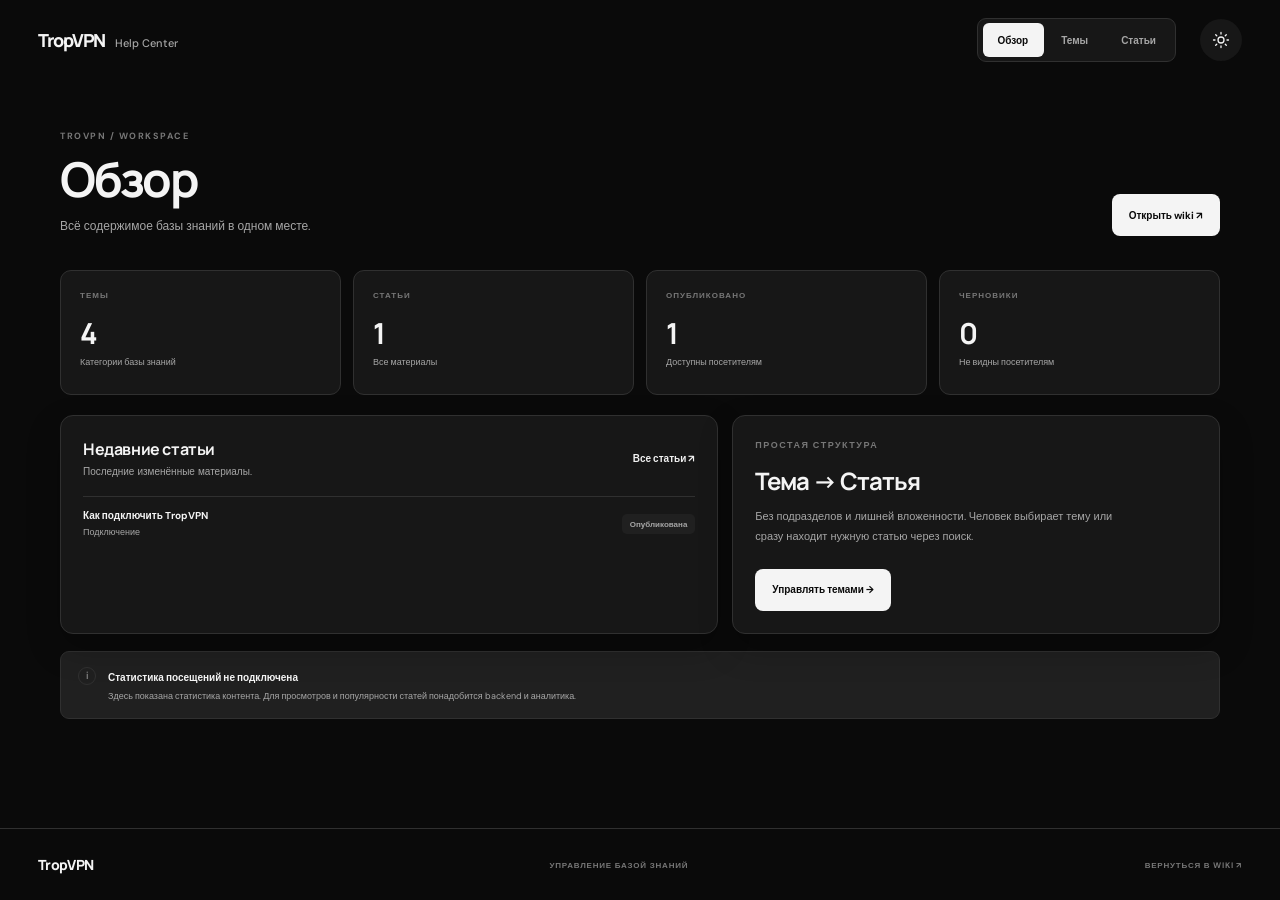
==== commit 2077d6d8: "Add files via upload" ====
--- a/admin.html
+++ b/admin.html
@@ -4,7 +4,7 @@
     <meta charset="UTF-8">
     <meta name="viewport" content="width=device-width, initial-scale=1.0">
     <meta name="theme-color" content="#0a0a0a">
-    <title>TropVPN — Управление базой знаний</title>
+    <title>TropVPN - Управление базой знаний</title>
     <script>
         (function () {
             const theme = localStorage.getItem('trop-theme') || 'dark';
@@ -19,13 +19,13 @@
     <link rel="stylesheet" href="css/style.css">
 </head>
 <body>
-    <header class="header">
+    <header class="header admin-header">
         <a href="index.html" class="brand">TropVPN<span class="brand-note">Help Center</span></a>
         <nav class="navigation" id="navigation">
             <span class="nav-slider" id="navSlider"></span>
-            <button class="nav-link active" data-admin-tab="overview">Обзор</button>
-            <button class="nav-link" data-admin-tab="topics">Темы</button>
-            <button class="nav-link" data-admin-tab="articles">Статьи</button>
+            <button type="button" class="nav-link active" data-admin-tab="overview">Обзор</button>
+            <button type="button" class="nav-link" data-admin-tab="topics">Темы</button>
+            <button type="button" class="nav-link" data-admin-tab="articles">Статьи</button>
         </nav>
         <button class="theme-button" id="themeToggle" aria-label="Сменить тему">
             <svg id="themeIcon" viewBox="0 0 24 24" fill="none"><circle cx="12" cy="12" r="4" stroke="currentColor" stroke-width="1.7"/><path d="M12 2V4M12 20V22M4.93 4.93L6.34 6.34M17.66 17.66L19.07 19.07M2 12H4M20 12H22M4.93 19.07L6.34 17.66M17.66 6.34L19.07 4.93" stroke="currentColor" stroke-width="1.7" stroke-linecap="round"/></svg>
--- a/css/style.css
+++ b/css/style.css
@@ -46,10 +46,10 @@
 /* HEADER */
 .header {
     position: fixed; z-index: 100; top: 18px; left: 0; width: 100%;
-    padding: 0 38px; display: grid; grid-template-columns: 1fr auto 1fr;
+    padding: 0 38px; display: grid; grid-template-columns: 1fr auto;
     align-items: center; pointer-events: none;
 }
-.brand, .navigation, .theme-button { pointer-events: auto; }
+.brand, .theme-button { pointer-events: auto; }
 .brand {
     justify-self: start; display: inline-flex; align-items: baseline; gap: 10px;
     font-family: 'Manrope', sans-serif; font-size: 18px; font-weight: 800; letter-spacing: -1.1px;
@@ -58,29 +58,58 @@
     color: var(--muted); font-family: 'DM Sans', sans-serif;
     font-size: 11px; font-weight: 500; letter-spacing: 0;
 }
-.navigation {
-    position: relative; display: flex; align-items: center; gap: 2px;
-    padding: 5px; border: 1px solid var(--line); border-radius: 999px;
-    background: var(--surface); box-shadow: var(--shadow);
-}
-.nav-link {
-    position: relative; z-index: 2; min-width: 112px; height: 36px; padding: 0 17px;
-    display: flex; justify-content: center; align-items: center;
-    border: 0; border-radius: 999px; background: transparent; color: var(--muted);
-    font-size: 11px; font-weight: 600; white-space: nowrap;
-}
-.nav-link.active { color: var(--text); }
-.nav-slider {
-    position: absolute; z-index: 1; top: 5px; left: 5px; width: 112px; height: 36px;
-    border: 1px solid var(--line); border-radius: 999px; background: var(--surface-2);
-    transition: transform .34s cubic-bezier(.2,.8,.2,1), width .34s;
-}
 .theme-button {
     justify-self: end; width: 42px; height: 42px; display: grid; place-items: center;
-    border: 1px solid var(--line); border-radius: 50%; background: var(--surface);
+    border: 0; border-radius: 50%; background: var(--surface);
 }
 .theme-button:hover { color: var(--accent); }
 .theme-button svg { width: 18px; height: 18px; }
+
+.admin-header {
+    grid-template-columns: minmax(0, 1fr) auto auto;
+    column-gap: 24px;
+}
+.admin-header .navigation {
+    position: relative;
+    justify-self: center;
+    display: flex;
+    align-items: center;
+    gap: 3px;
+    padding: 4px;
+    border: 1px solid var(--line);
+    border-radius: 9px;
+    background: var(--surface);
+    pointer-events: auto;
+}
+.admin-header .nav-slider {
+    position: absolute;
+    z-index: 0;
+    top: 4px;
+    bottom: 4px;
+    left: 4px;
+    border-radius: 6px;
+    background: var(--text);
+    pointer-events: none;
+    transition: width .24s ease, transform .24s ease;
+}
+.admin-header .nav-link {
+    position: relative;
+    z-index: 1;
+    min-height: 34px;
+    padding: 0 15px;
+    border: 0;
+    border-radius: 6px;
+    background: transparent;
+    color: var(--muted);
+    font-size: 10px;
+    font-weight: 700;
+    transition: color .2s ease;
+}
+.admin-header .nav-link.active { color: var(--bg); }
+.admin-header .nav-link:focus-visible {
+    outline: 2px solid var(--accent);
+    outline-offset: 2px;
+}
 
 ::view-transition-group(root) { animation-duration: .72s; }
 ::view-transition-old(root) { animation: none; z-index: 1; }
@@ -108,11 +137,11 @@
 .muted { color: var(--muted); }
 .small { font-size: 10px; }
 .page-heading { display: flex; justify-content: space-between; align-items: end; gap: 24px; margin-bottom: 34px; }
-.page-heading h1, .editor-heading h1, .updates-page h1 {
+.page-heading h1, .editor-heading h1 {
     margin-top: 11px; font-family: 'Manrope', sans-serif; font-size: clamp(36px, 4vw, 48px);
     line-height: 1.1; letter-spacing: -2.2px; font-weight: 700;
 }
-.page-heading p, .editor-heading p, .updates-page > p { margin-top: 10px; color: var(--muted); font-size: 12px; line-height: 1.7; }
+.page-heading p, .editor-heading p { margin-top: 10px; color: var(--muted); font-size: 12px; line-height: 1.7; }
 .button {
     min-height: 42px; padding: 0 16px; display: inline-flex; align-items: center; justify-content: center; gap: 10px;
     border: 1px solid transparent; border-radius: 8px; font-size: 10px; font-weight: 700;
@@ -270,13 +299,6 @@
     max-width: 330px; color: var(--muted);
     font-size: 10px; line-height: 1.6;
 }
-.topic-card-meta {
-    position: relative; z-index: 1; margin-top: auto;
-    padding: 5px 8px; border: 1px solid var(--line); border-radius: 999px;
-    background: var(--surface-2); color: var(--muted);
-    font-size: 8px; font-weight: 600; letter-spacing: .15px;
-    line-height: 1;
-}
 .article-link {
     position: relative; isolation: isolate; overflow: hidden;
     width: 100%; min-width: 0; min-height: 72px; padding: 16px 18px; display: flex; align-items: center; gap: 13px;
@@ -297,7 +319,6 @@
 .article-link-copy { position: relative; z-index: 1; min-width: 0; flex: 1; display: flex; flex-direction: column; gap: 6px; }
 .article-link-copy strong { font-size: 13px; font-weight: 700; line-height: 1.4; }
 .article-link-copy small { color: var(--muted); font-size: 10px; line-height: 1.5; }
-.article-arrow { position: relative; z-index: 1; color: var(--muted); font-size: 16px; }
 
 /* TOPIC + ARTICLE READING */
 .breadcrumbs { margin-bottom: 25px; display: flex; align-items: center; flex-wrap: wrap; gap: 9px; color: var(--subtle); font-size: 10px; }
@@ -308,13 +329,12 @@
 .content-heading { margin-bottom: 23px; display: flex; align-items: end; justify-content: space-between; gap: 20px; }
 .content-heading h1 { margin-top: 10px; font-family: 'Manrope', sans-serif; font-size: clamp(34px, 4vw, 46px); letter-spacing: -2px; }
 .content-heading p { margin-top: 8px; color: var(--muted); font-size: 12px; }
-.back-button, .back-link { padding: 9px 0; border: 0; background: none; color: var(--muted); font-size: 10px; font-weight: 700; white-space: nowrap; }
-.back-button:hover, .back-link:hover { color: var(--accent); }
+.back-link { padding: 9px 0; border: 0; background: none; color: var(--muted); font-size: 10px; font-weight: 700; white-space: nowrap; }
+.back-link:hover { color: var(--accent); }
 .article-link-list { display: flex; flex-direction: column; gap: 10px; }
 .article-link-list .article-link { padding: 16px 19px; }
-.reading-layout { display: grid; grid-template-columns: minmax(0, 1fr) 210px; align-items: start; gap: 65px; }
+.reading-layout { display: block; }
 .reading-article { min-width: 0; max-width: 760px; }
-.reading-article > .back-link { margin: -7px 0 24px; }
 .article-meta { display: flex; align-items: center; gap: 9px; color: var(--subtle); font-size: 9px; }
 .article-meta span:first-child { color: var(--accent); font-weight: 700; }
 .reading-article h1 { margin-top: 15px; font-family: 'Manrope', sans-serif; font-size: clamp(34px, 4vw, 48px); line-height: 1.13; letter-spacing: -2px; }
@@ -329,135 +349,13 @@
 .article-body code { padding: 2px 5px; border-radius: 4px; background: var(--surface-2); font-size: 11px; }
 .article-body a { color: var(--accent); text-decoration: underline; text-underline-offset: 3px; }
 .article-quote { margin: 20px 0; padding: 13px 17px; border-left: 2px solid var(--accent); background: var(--surface-2); color: var(--muted); }
-.article-toc { position: sticky; top: 105px; padding: 17px; border: 1px solid var(--line); border-radius: 10px; background: var(--surface); }
-.toc-heading { margin-bottom: 13px; color: var(--subtle); font-size: 8px; font-weight: 700; letter-spacing: 1.2px; }
-.article-toc nav { display: flex; flex-direction: column; gap: 10px; }
-.toc-link { color: var(--muted); font-size: 9px; line-height: 1.5; }
-.toc-link.active, .toc-link:hover { color: var(--accent); }
-.article-bottom { margin-top: 42px; padding: 19px 0; border-top: 1px solid var(--line); display: flex; align-items: center; justify-content: space-between; color: var(--muted); font-size: 10px; }
-.feedback-buttons { display: flex; gap: 6px; }
-.feedback-button { padding: 7px 13px; border: 1px solid var(--line); border-radius: 6px; background: var(--surface); font-size: 9px; }
-.feedback-button:hover { border-color: var(--accent); color: var(--accent); }
-/* TOP UP */
-.updates-page { max-width: 720px; margin: 18px auto 36px; }
-.updates-heading { max-width: 720px; margin: 0 auto 25px; text-align: center; }
-.updates-heading h1 {
-    margin-top: 0; font-family: 'Manrope', sans-serif; font-size: clamp(36px, 4.5vw, 52px);
-    line-height: 1.08; letter-spacing: -2.5px;
-}
-.updates-heading p { margin-top: 10px; color: var(--muted); font-size: 12px; line-height: 1.65; }
-.topup-layout { width: 100%; }
-.topup-form-card {
-    min-width: 0; padding: 30px;
-    border: 0; border-radius: 16px;
-    background: var(--surface);
-    box-shadow: 0 18px 48px rgba(0, 0, 0, .12);
-}
-.topup-section { margin-top: 30px; padding-top: 0; border: 0; }
-.topup-section-heading { margin-bottom: 13px; }
-.topup-section-heading h2 { font-family: 'Manrope', sans-serif; font-size: 13px; font-weight: 750; letter-spacing: -.2px; }
-.topup-field { display: block; min-width: 0; }
-.topup-field > span:first-child {
-    display: block; margin-bottom: 9px;
-    color: var(--muted); font-size: 10px; font-weight: 700;
-}
-.topup-username-wrap, .topup-money-wrap {
-    height: 50px; display: flex; align-items: center; gap: 10px;
-    border: 0; border-radius: 10px;
+.article-note {
+    margin-top: 30px; padding: 16px 18px;
+    border-left: 2px solid var(--accent); border-radius: 0 8px 8px 0;
     background: var(--surface-2);
-    transition: background .2s ease, box-shadow .2s ease;
-}
-.topup-username-wrap:focus-within, .topup-money-wrap:focus-within {
-    background: color-mix(in srgb, var(--surface-2) 90%, var(--text) 10%);
-    box-shadow: 0 0 0 2px color-mix(in srgb, var(--text) 10%, transparent);
-}
-.topup-username-wrap > span { padding-left: 15px; color: var(--subtle); font-size: 13px; }
-.topup-username-wrap input, .topup-money-wrap input {
-    width: 100%; min-width: 0; height: 100%; border: 0; outline: 0;
-    background: transparent; color: var(--text); font: inherit; font-size: 12px;
-}
-.topup-money-wrap input[type="number"] {
-    -moz-appearance: textfield;
-    appearance: textfield;
-}
-.topup-money-wrap input[type="number"]::-webkit-inner-spin-button,
-.topup-money-wrap input[type="number"]::-webkit-outer-spin-button {
-    -webkit-appearance: none;
-    margin: 0;
-}
-.topup-username-wrap input { padding: 0 15px 0 0; }
-.topup-money-wrap { width: 100%; max-width: none; }
-.topup-money-wrap input { padding: 0 0 0 15px; }
-.topup-money-wrap > span { padding-right: 16px; color: var(--muted); font-size: 12px; }
-.topup-custom-amount { margin-top: 0; }
-.topup-payment-grid { display: grid; grid-template-columns: repeat(2, minmax(0, 1fr)); gap: 10px; }
-.topup-payment-option {
-    position: relative; min-width: 0; min-height: 66px; padding: 14px 15px;
-    display: flex; align-items: center; gap: 12px;
-    border: 0; border-radius: 10px;
-    background: var(--surface-2); cursor: pointer;
-    transition: background .2s ease, transform .2s ease;
-}
-.topup-payment-option:hover:not(.is-disabled) {
-    background: color-mix(in srgb, var(--surface-2) 88%, var(--text) 12%);
-    transform: translateY(-1px);
-}
-.topup-payment-option.selected {
-    background: color-mix(in srgb, var(--surface-2) 88%, var(--text) 12%);
-}
-.topup-payment-option input { position: absolute; opacity: 0; pointer-events: none; }
-.topup-payment-icon {
-    width: 36px; height: 36px; flex: 0 0 auto;
-    object-fit: cover; border-radius: 9px;
-}
-.topup-payment-icon-sbp {
-    padding: 4px; object-fit: contain;
-    border: 0; background: #fff;
-}
-.topup-payment-option.is-disabled {
-    cursor: not-allowed; opacity: .48; background: var(--surface-2);
-}
-.topup-payment-option.is-disabled .topup-payment-check { display: none; }
-.topup-payment-status {
-    margin-left: auto; padding: 5px 0 5px 8px;
-    border: 0; background: transparent; color: var(--muted);
-    font-size: 8px; font-weight: 600; white-space: nowrap;
-}
-.topup-payment-copy { min-width: 0; flex: 1; }
-.topup-payment-copy strong { font-size: 11px; font-weight: 700; }
-.topup-payment-check {
-    width: 15px; height: 15px; flex: 0 0 auto;
-    border: 1px solid var(--subtle); border-radius: 50%;
-    transition: border-color .18s ease, background .18s ease;
-}
-.topup-payment-option.selected .topup-payment-check {
-    border: 5px solid var(--text); background: var(--surface-2);
-}
-.topup-submit {
-    width: 100%; min-height: 49px; margin-top: 28px;
-    border-radius: 10px; font-size: 11px;
-}
-.topup-submit > span { margin-left: 3px; font-size: 16px; line-height: 1; }
-.topup-submit:disabled { opacity: .38; cursor: not-allowed; transform: none; }
-.topup-feedback {
-    margin-top: 12px; padding: 12px 14px;
-    border: 0; border-radius: 10px;
-    background: var(--surface-2); color: var(--muted);
-    font-size: 10px; line-height: 1.6;
-}
-
-@media (max-width: 850px) {
-    .updates-page { margin-top: 8px; }
-}
-@media (max-width: 580px) {
-    .updates-heading { margin-bottom: 20px; }
-    .updates-heading h1 { font-size: 36px; letter-spacing: -1.8px; }
-    .updates-heading p { font-size: 11px; }
-    .topup-form-card { padding: 18px; }
-    .topup-section { margin-top: 24px; padding-top: 0; }
-    .topup-payment-grid { grid-template-columns: 1fr; }
-}
-
+}
+.article-note strong { display: block; margin-bottom: 6px; font-size: 12px; }
+.article-note p { margin: 0; color: var(--muted); font-size: 11px; line-height: 1.7; }
 /* FOOTER + TOAST */
 .site-footer {
     position: relative; z-index: 1;
@@ -635,8 +533,6 @@
     .admin-main { width: min(100% - 40px, 700px); }
     .topic-grid { grid-template-columns: repeat(2, minmax(0, 1fr)); }
     .topic-card { min-height: 184px; padding: 19px 19px 16px; }
-    .reading-layout { grid-template-columns: 1fr; gap: 28px; }
-    .article-toc { position: static; grid-row: 1; }
     .stats-grid { grid-template-columns: repeat(2, 1fr); }
     .dashboard-grid { grid-template-columns: 1fr; }
     .editor-layout { grid-template-columns: 1fr; }
@@ -645,11 +541,24 @@
 @media (max-width: 580px) {
     .header {
         top: 12px; padding: 0 16px;
-        grid-template-columns: auto minmax(0, 1fr) auto;
+        grid-template-columns: 1fr auto;
         grid-template-rows: 42px;
         gap: 12px;
         align-items: center;
     }
+    .admin-header {
+        grid-template-columns: 1fr auto;
+        grid-template-rows: 36px 42px;
+        row-gap: 8px;
+    }
+    .admin-header .navigation {
+        grid-column: 1 / -1;
+        grid-row: 2;
+        justify-self: start;
+        max-width: 100%;
+    }
+    .admin-header .nav-link { min-height: 32px; padding: 0 12px; }
+    .admin-header .nav-slider { top: 4px; bottom: 4px; }
     .brand {
         grid-column: 1; grid-row: 1;
         min-width: 0; gap: 7px;
@@ -658,22 +567,11 @@
     }
     .brand-note { font-size: 8px; font-weight: 500; }
     .theme-button {
-        grid-column: 3; grid-row: 1;
+        grid-column: 2; grid-row: 1;
         width: 32px; height: 32px;
     }
-    .navigation {
-        grid-column: 2; grid-row: 1;
-        justify-self: stretch; width: 100%; min-width: 0;
-        padding: 3px; gap: 0;
-    }
-    .nav-link {
-        flex: 1 1 0; min-width: 0; height: 32px;
-        padding: 0 clamp(4px, 1.8vw, 8px);
-        font-size: clamp(8px, 2.35vw, 10px);
-        letter-spacing: -.1px;
-    }
-    .nav-slider { top: 3px; left: 3px; height: 32px; }
-    .site-content, .admin-main { width: calc(100% - 32px); padding-top: 92px; }
+        .site-content, .admin-main { width: calc(100% - 32px); padding-top: 92px; }
+    .admin-main { padding-top: 116px; }
     .site-content { padding-bottom: 64px; }
     .directory-intro { padding: 32px 0 0; text-align: center; }
     .directory-intro h1 { font-size: clamp(38px, 10vw, 48px); letter-spacing: -2.4px; }
@@ -685,7 +583,6 @@
     .topic-card-copy { gap: 6px; }
     .topic-card-copy strong { font-size: 16px; }
     .topic-card-copy > span { max-width: 280px; font-size: 10px; }
-    .topic-card-meta { padding: 5px 7px; font-size: 8px; }
     .content-heading, .page-heading { align-items: flex-start; flex-direction: column; }
     .content-heading { gap: 10px; }
     .page-heading { margin-bottom: 25px; }
